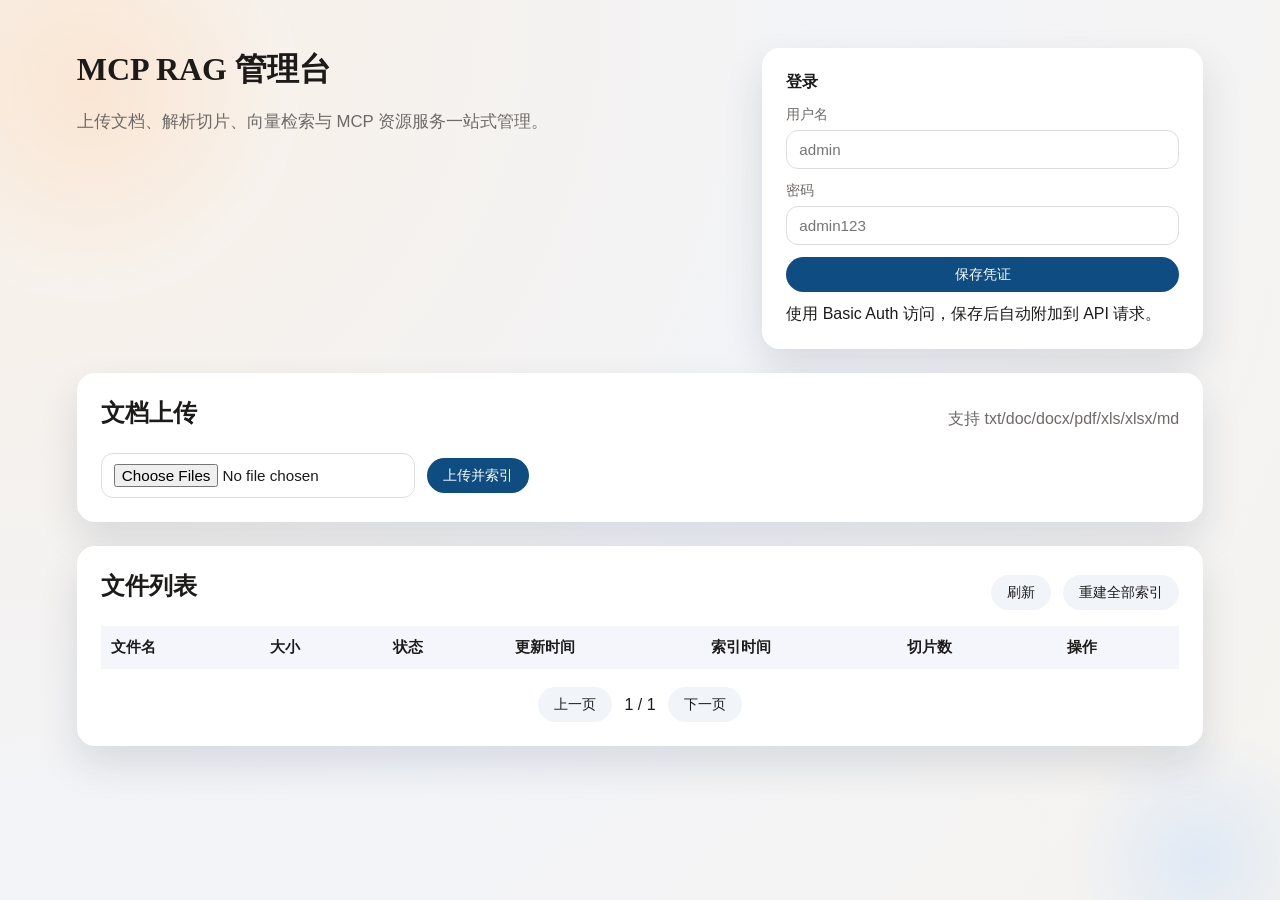
==== src/main/resources/static/index.html @ 888e5141 "初始化项目" ====
<!doctype html>
<html lang="zh-CN">
<head>
  <meta charset="UTF-8">
  <meta name="viewport" content="width=device-width, initial-scale=1.0">
  <title>MCP RAG 管理台</title>
  <link rel="stylesheet" href="styles.css">
</head>
<body>
  <div class="bg-orb orb-1"></div>
  <div class="bg-orb orb-2"></div>

  <header class="hero">
    <div class="hero-text">
      <h1>MCP RAG 管理台</h1>
      <p>上传文档、解析切片、向量检索与 MCP 资源服务一站式管理。</p>
    </div>
    <div class="hero-panel">
      <div class="panel-title">登录</div>
      <div class="login-form">
        <label>用户名
          <input type="text" id="username" placeholder="admin">
        </label>
        <label>密码
          <input type="password" id="password" placeholder="admin123">
        </label>
        <button id="loginBtn" class="btn primary">保存凭证</button>
        <div class="login-hint">使用 Basic Auth 访问，保存后自动附加到 API 请求。</div>
      </div>
    </div>
  </header>

  <main class="main">
    <section class="card">
      <div class="card-header">
        <h2>文档上传</h2>
        <div class="card-subtitle">支持 txt/doc/docx/pdf/xls/xlsx/md</div>
      </div>
      <div class="upload-area">
        <input type="file" id="fileInput" multiple>
        <button id="uploadBtn" class="btn primary">上传并索引</button>
        <span id="uploadStatus" class="status"></span>
      </div>
    </section>

    <section class="card">
      <div class="card-header">
        <h2>文件列表</h2>
        <div class="card-actions">
          <button id="refreshBtn" class="btn ghost">刷新</button>
          <button id="rebuildBtn" class="btn ghost">重建全部索引</button>
        </div>
      </div>
      <div class="table-wrapper">
        <table>
          <thead>
            <tr>
              <th>文件名</th>
              <th>大小</th>
              <th>状态</th>
              <th>更新时间</th>
              <th>索引时间</th>
              <th>切片数</th>
              <th>操作</th>
            </tr>
          </thead>
          <tbody id="fileTable">
          </tbody>
        </table>
      </div>
      <div class="pagination">
        <button id="prevPage" class="btn ghost">上一页</button>
        <span id="pageInfo">1 / 1</span>
        <button id="nextPage" class="btn ghost">下一页</button>
      </div>
    </section>
  </main>

  <div id="previewModal" class="modal hidden">
    <div class="modal-content">
      <div class="modal-header">
        <h3>解析预览</h3>
        <button id="closePreview" class="btn ghost">关闭</button>
      </div>
      <pre id="previewText"></pre>
    </div>
  </div>

  <script src="app.js"></script>
</body>
</html>
---- src/main/resources/static/styles.css ----
:root {
  --bg: #f6f3ef;
  --card: #ffffff;
  --accent: #0f4c81;
  --accent-light: #2f6ca3;
  --text: #1c1b1a;
  --muted: #6e6a67;
  --shadow: 0 18px 40px rgba(18, 34, 56, 0.12);
  --radius: 18px;
}

* {
  box-sizing: border-box;
}

body {
  margin: 0;
  font-family: "Trebuchet MS", "Gill Sans", "Segoe UI", sans-serif;
  color: var(--text);
  background: radial-gradient(circle at top left, #f9efe3, #f2f4f8 55%, #f6f3ef 100%);
  min-height: 100vh;
  overflow-x: hidden;
}

h1, h2, h3 {
  font-family: "Palatino Linotype", "Book Antiqua", serif;
  margin: 0 0 12px;
}

.bg-orb {
  position: fixed;
  border-radius: 999px;
  filter: blur(0px);
  opacity: 0.35;
  z-index: 0;
}

.orb-1 {
  width: 420px;
  height: 420px;
  background: radial-gradient(circle, #ffd4b0, #f6f3ef 65%);
  top: -120px;
  left: -120px;
}

.orb-2 {
  width: 320px;
  height: 320px;
  background: radial-gradient(circle, #b8d7ff, #f6f3ef 60%);
  bottom: -120px;
  right: -80px;
}

.hero {
  display: grid;
  grid-template-columns: 1.5fr 1fr;
  gap: 24px;
  padding: 48px 6vw 24px;
  position: relative;
  z-index: 1;
}

.hero-text p {
  color: var(--muted);
  font-size: 1.05rem;
  line-height: 1.6;
}

.hero-panel {
  background: var(--card);
  border-radius: var(--radius);
  padding: 24px;
  box-shadow: var(--shadow);
}

.panel-title {
  font-weight: 700;
  margin-bottom: 12px;
}

.login-form {
  display: grid;
  gap: 12px;
}

.login-form label {
  display: grid;
  gap: 6px;
  font-size: 0.9rem;
  color: var(--muted);
}

input[type="text"],
input[type="password"],
input[type="file"] {
  padding: 10px 12px;
  border-radius: 12px;
  border: 1px solid #ddd;
  font-size: 0.95rem;
}

.main {
  display: grid;
  gap: 24px;
  padding: 0 6vw 60px;
  position: relative;
  z-index: 1;
}

.card {
  background: var(--card);
  border-radius: var(--radius);
  padding: 24px;
  box-shadow: var(--shadow);
}

.card-header {
  display: flex;
  align-items: center;
  justify-content: space-between;
  gap: 12px;
  flex-wrap: wrap;
}

.card-subtitle {
  color: var(--muted);
}

.card-actions {
  display: flex;
  gap: 12px;
}

.upload-area {
  display: flex;
  flex-wrap: wrap;
  gap: 12px;
  align-items: center;
  margin-top: 12px;
}

.status {
  color: var(--muted);
}

.table-wrapper {
  overflow-x: auto;
  margin-top: 12px;
}

table {
  width: 100%;
  border-collapse: collapse;
}

thead {
  background: #f4f6fb;
}

th, td {
  padding: 12px 10px;
  text-align: left;
  font-size: 0.92rem;
}

tbody tr {
  border-bottom: 1px solid #eee;
}

.pagination {
  display: flex;
  justify-content: center;
  align-items: center;
  gap: 12px;
  margin-top: 18px;
}

.btn {
  border: none;
  border-radius: 999px;
  padding: 8px 16px;
  cursor: pointer;
  font-size: 0.9rem;
  transition: all 0.2s ease;
}

.btn.primary {
  background: var(--accent);
  color: #fff;
}

.btn.primary:hover {
  background: var(--accent-light);
}

.btn.ghost {
  background: #f1f4f9;
  color: var(--text);
}

.btn.ghost:hover {
  background: #e4e9f2;
}

.btn.small {
  padding: 6px 12px;
  font-size: 0.82rem;
}

.modal {
  position: fixed;
  inset: 0;
  background: rgba(17, 19, 25, 0.6);
  display: flex;
  align-items: center;
  justify-content: center;
  z-index: 2;
}

.modal.hidden {
  display: none;
}

.modal-content {
  background: var(--card);
  border-radius: var(--radius);
  width: min(800px, 90vw);
  max-height: 80vh;
  padding: 18px 24px;
  box-shadow: var(--shadow);
  display: flex;
  flex-direction: column;
  gap: 12px;
}

.modal-header {
  display: flex;
  justify-content: space-between;
  align-items: center;
}

pre {
  white-space: pre-wrap;
  font-family: "Courier New", monospace;
  font-size: 0.9rem;
  color: #2b2b2b;
  max-height: 65vh;
  overflow-y: auto;
}

@media (max-width: 900px) {
  .hero {
    grid-template-columns: 1fr;
  }

  .card-header {
    flex-direction: column;
    align-items: flex-start;
  }
}
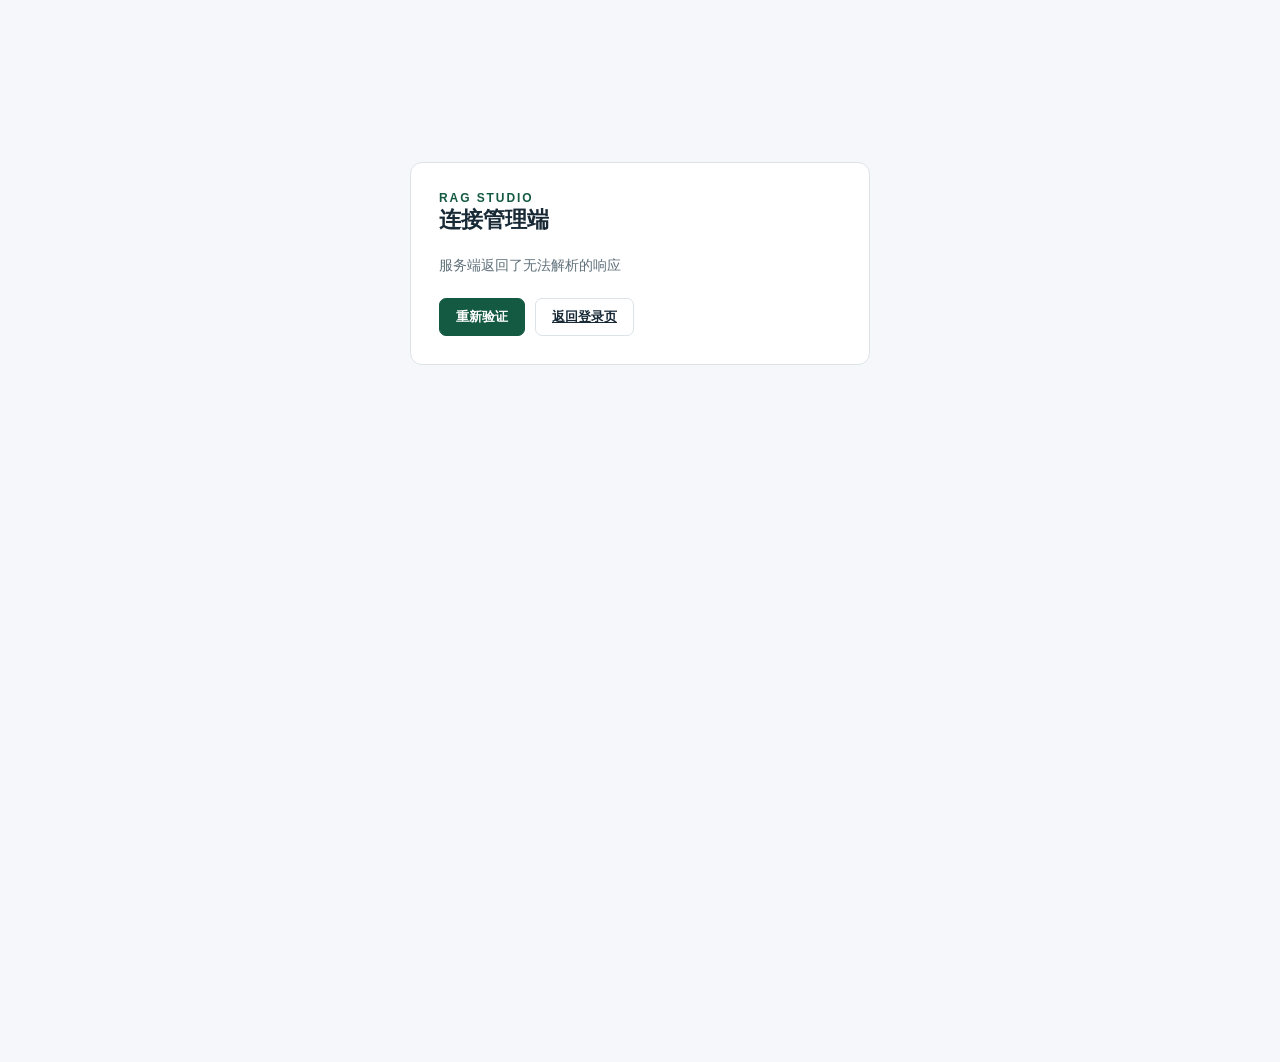
==== commit dcf4cbbf: "优化页面" ====
--- a/src/main/resources/static/index.html
+++ b/src/main/resources/static/index.html
@@ -3,89 +3,445 @@
 <head>
   <meta charset="UTF-8">
   <meta name="viewport" content="width=device-width, initial-scale=1.0">
-  <title>MCP RAG 管理台</title>
+  <title>RAG Studio · 知识服务工作台</title>
   <link rel="stylesheet" href="styles.css">
+  <link rel="stylesheet" href="workspace.css">
 </head>
 <body>
+  <section id="sessionGate" class="session-gate" aria-labelledby="sessionTitle">
+    <div class="eyebrow">RAG STUDIO</div>
+    <h1 id="sessionTitle">连接管理端</h1>
+    <p id="sessionMessage" role="status">正在验证登录状态…</p>
+    <div id="sessionRecovery" class="session-recovery" hidden>
+      <button id="retrySessionBtn" class="btn primary" type="button">重新验证</button>
+      <a class="btn ghost" href="login.html">返回登录页</a>
+    </div>
+    <noscript><p>请启用 JavaScript 后刷新页面。</p></noscript>
+  </section>
+
+  <div id="authenticatedWorkspace" hidden>
+  <div class="grain"></div>
   <div class="bg-orb orb-1"></div>
   <div class="bg-orb orb-2"></div>
 
   <header class="hero">
     <div class="hero-text">
-      <h1>MCP RAG 管理台</h1>
-      <p>上传文档、解析切片、向量检索与 MCP 资源服务一站式管理。</p>
-    </div>
-    <div class="hero-panel">
-      <div class="panel-title">登录</div>
-      <div class="login-form">
-        <label>用户名
-          <input type="text" id="username" placeholder="admin">
-        </label>
-        <label>密码
-          <input type="password" id="password" placeholder="admin123">
-        </label>
-        <button id="loginBtn" class="btn primary">保存凭证</button>
-        <div class="login-hint">使用 Basic Auth 访问，保存后自动附加到 API 请求。</div>
-      </div>
+      <div class="eyebrow">RAG STUDIO <span class="edition">MCP SERVICE</span></div>
+      <h1>知识服务工作台</h1>
+      <p>管理知识 · 调试检索 · 追溯来源</p>
+    </div>
+    <div class="session-account" aria-label="当前账号">
+      <span id="authStatus" class="auth-status" data-state="online"></span>
+      <button id="logoutBtn" class="btn ghost" type="button">退出登录</button>
     </div>
   </header>
 
   <main class="main">
-    <section class="card">
-      <div class="card-header">
-        <h2>文档上传</h2>
-        <div class="card-subtitle">支持 txt/doc/docx/pdf/xls/xlsx/md</div>
-      </div>
-      <div class="upload-area">
-        <input type="file" id="fileInput" multiple>
-        <button id="uploadBtn" class="btn primary">上传并索引</button>
-        <span id="uploadStatus" class="status"></span>
-      </div>
-    </section>
-
-    <section class="card">
-      <div class="card-header">
-        <h2>文件列表</h2>
-        <div class="card-actions">
-          <button id="refreshBtn" class="btn ghost">刷新</button>
-          <button id="rebuildBtn" class="btn ghost">重建全部索引</button>
-        </div>
-      </div>
-      <div class="table-wrapper">
-        <table>
-          <thead>
-            <tr>
-              <th>文件名</th>
-              <th>大小</th>
-              <th>状态</th>
-              <th>更新时间</th>
-              <th>索引时间</th>
-              <th>切片数</th>
-              <th>操作</th>
-            </tr>
-          </thead>
-          <tbody id="fileTable">
-          </tbody>
-        </table>
-      </div>
-      <div class="pagination">
-        <button id="prevPage" class="btn ghost">上一页</button>
-        <span id="pageInfo">1 / 1</span>
-        <button id="nextPage" class="btn ghost">下一页</button>
-      </div>
+    <nav class="workspace-tabs" aria-label="工作区">
+      <button type="button" data-view="library" aria-current="page">知识库</button>
+      <button type="button" data-view="retrieval">检索调试</button>
+      <button type="button" data-view="code">代码导航</button>
+      <button type="button" data-view="jobs">任务中心 <span id="jobBadge" class="count-badge">0</span></button>
+      <button type="button" data-view="evaluation">质量评测</button>
+      <button type="button" data-view="system">服务与模型</button>
+    </nav>
+    <section id="workspaceCard" class="card workspace-card">
+      <aside id="folderPane" class="folder-pane">
+        <div class="pane-header">
+          <div class="pane-title">
+            <div class="section-kicker">LIBRARY</div>
+            <h2>目录库</h2>
+          </div>
+          <div class="pane-header-actions">
+            <span id="folderCount" class="count-badge" title="目录总数">0</span>
+            <button id="folderPaneToggle" class="pane-toggle" type="button"
+                    aria-label="收起目录栏" title="收起目录栏">
+              <span aria-hidden="true">‹</span>
+            </button>
+          </div>
+        </div>
+
+        <div id="folderPaneBody" class="folder-pane-body">
+          <div class="folder-search-shell">
+            <span class="search-glyph" aria-hidden="true"></span>
+            <input type="search" id="folderSearch" placeholder="搜索目录名称或完整路径"
+                   aria-label="搜索目录">
+            <button id="clearFolderSearch" class="field-clear hidden" type="button"
+                    aria-label="清空目录搜索">×</button>
+          </div>
+
+          <div id="folderShortcuts" class="folder-shortcuts" aria-label="目录快捷入口"></div>
+
+          <div class="tree-toolbar">
+            <span id="folderTreeMeta">目录树</span>
+            <div class="tree-toolbar-actions">
+              <button id="locateFolderBtn" type="button">定位当前</button>
+              <button id="collapseFoldersBtn" type="button">全部收起</button>
+            </div>
+          </div>
+          <div id="folderTree" class="folder-tree" role="tree" aria-label="知识库目录树"></div>
+        </div>
+
+        <div class="pane-collapsed-label" aria-hidden="true">
+          <span>LIBRARY</span>
+        </div>
+      </aside>
+
+      <div class="file-pane">
+        <nav id="folderBreadcrumb" class="folder-breadcrumb" aria-label="当前目录路径"></nav>
+
+        <div class="file-header">
+          <div class="file-heading">
+            <div class="section-kicker">FILES &amp; SOURCE</div>
+            <div class="file-title-line">
+              <h2 id="currentFolderTitle">全部文件</h2>
+              <span id="currentFileCount" class="file-count">0 个文件</span>
+            </div>
+            <div id="currentFolderPath" class="current-folder-path">跨目录查看整个知识库</div>
+          </div>
+          <div class="file-header-actions">
+            <div class="context-actions">
+              <button id="parentFolderBtn" class="btn ghost small" disabled>上一级</button>
+              <button id="createFolderBtn" class="btn primary small">新建下级目录</button>
+              <button id="renameFolderBtn" class="btn ghost small" disabled>重命名</button>
+              <button id="exportFolderBtn" class="btn ghost small" disabled>导出 ZIP</button>
+              <button id="knowledgeTypeBtn" class="btn ghost small" disabled>设置检索类型</button>
+              <button id="deleteFolderBtn" class="btn danger small" disabled>删除目录</button>
+            </div>
+            <div class="utility-actions">
+              <button id="refreshBtn" class="btn ghost small">刷新</button>
+              <button id="rebuildBtn" class="btn ghost small">重建全部索引</button>
+            </div>
+          </div>
+        </div>
+
+        <section class="ingest-dock" aria-labelledby="ingestTitle">
+          <div class="ingest-target">
+            <span id="ingestTitle">上传到当前目录</span>
+            <strong id="uploadTarget">根目录</strong>
+          </div>
+          <div class="ingest-options">
+            <article id="fileUploadQueue" class="ingest-option">
+              <div class="ingest-option-copy">
+                <strong>文档或源码</strong>
+                <span id="fileSelection" class="selection-hint">尚未选择文件</span>
+              </div>
+              <div class="ingest-actions">
+                <button id="chooseFilesBtn" class="btn ghost small">选择文件</button>
+                <button id="uploadFilesBtn" class="btn primary small" disabled>提交索引</button>
+              </div>
+            </article>
+
+            <article id="folderUploadQueue" class="ingest-option folder-ingest-option">
+              <div class="ingest-option-copy">
+                <strong>完整项目或文件夹</strong>
+                <span id="folderSelection" class="selection-hint">保留层级并忽略构建目录</span>
+              </div>
+              <div class="ingest-actions">
+                <button id="chooseFolderBtn" class="btn ghost small">选择文件夹</button>
+                <button id="uploadFolderBtn" class="btn primary small" disabled>上传文件夹</button>
+              </div>
+            </article>
+          </div>
+          <input type="file" id="fileInput"
+                 accept=".txt,.md,.doc,.docx,.pdf,.xls,.xlsx,.java,.xml" multiple hidden>
+          <input type="file" id="folderInput"
+                 accept=".txt,.md,.doc,.docx,.pdf,.xls,.xlsx,.java,.xml"
+                 webkitdirectory directory multiple hidden>
+          <div id="uploadStatus" class="status-line" aria-live="polite"></div>
+        </section>
+
+        <div class="file-filters" role="search" aria-label="筛选文件">
+          <input id="fileQuery" type="search" maxlength="255" placeholder="搜索文件名称…" aria-label="搜索文件名称">
+          <select id="fileStatus" aria-label="索引状态"><option value="">全部状态</option><option value="INDEXED">已索引</option><option value="PENDING">待索引</option><option value="FAILED">索引失败</option></select>
+          <select id="fileType" aria-label="检索分类"><option value="">全部分类</option><option value="ALL">通用</option><option value="BUSINESS">业务</option><option value="CODE">代码</option></select>
+          <select id="fileSort" aria-label="文件排序"><option value="updated">最近更新</option><option value="name">名称排序</option><option value="size">文件大小</option></select>
+          <select id="pageSize" aria-label="每页数量"><option value="10">10 / 页</option><option value="25">25 / 页</option><option value="50">50 / 页</option><option value="100">100 / 页</option></select>
+        </div>
+        <div id="batchBar" class="batch-bar hidden" aria-live="polite">
+          <strong id="selectionCount">已选 0 项</strong>
+          <button type="button" id="batchRebuild" class="btn ghost small">重建索引</button>
+          <button type="button" id="batchMove" class="btn ghost small">移动</button>
+          <select id="batchType" aria-label="批量分类"><option value="ALL">通用</option><option value="BUSINESS">业务</option><option value="CODE">代码</option></select>
+          <button type="button" id="batchClassify" class="btn ghost small">设置分类</button>
+          <button type="button" id="batchDelete" class="btn danger small">删除</button>
+        </div>
+        <div class="table-wrapper">
+          <table>
+            <caption class="sr-only">当前目录文件列表</caption>
+            <thead>
+              <tr>
+                <th class="selection-cell"><input type="checkbox" id="selectPage" aria-label="选择当前页全部文件"></th>
+                <th>文件名</th>
+                <th>检索类型</th>
+                <th>大小</th>
+                <th>状态</th>
+                <th>更新时间</th>
+                <th>切片</th>
+                <th>操作</th>
+              </tr>
+            </thead>
+            <tbody id="fileTable"></tbody>
+          </table>
+        </div>
+        <div id="emptyFiles" class="empty-state hidden">当前目录还没有文档</div>
+        <div class="pagination">
+          <button id="prevPage" class="btn ghost">上一页</button>
+          <span id="pageInfo">1 / 1</span>
+          <button id="nextPage" class="btn ghost">下一页</button>
+        </div>
+      </div>
+    </section>
+
+    <section id="codePanel" class="card code-card hidden">
+      <div class="card-header code-header">
+        <div>
+          <div class="section-kicker">CODE NAVIGATOR</div>
+          <h2>按结构定位源码</h2>
+          <p>精确搜索 Java 类、方法与 MyBatis SQL，或通过文件路径和行号找到所在逻辑。</p>
+        </div>
+        <div class="target-chip">范围 <strong id="codeScope">全部目录</strong></div>
+      </div>
+
+      <div class="code-query-grid">
+        <div class="query-block">
+          <label for="codeQuery">符号名称或签名</label>
+          <div class="query-controls">
+            <input type="text" id="codeQuery" placeholder="例如 UserService、findById 或 selectUser">
+            <select id="codeCategory" aria-label="代码符号类型">
+              <option value="ALL">全部类型</option>
+              <option value="CLASS">Java 类</option>
+              <option value="METHOD">Java 方法</option>
+              <option value="SQL">XML SQL</option>
+            </select>
+            <button id="searchCodeBtn" class="btn primary">搜索符号</button>
+          </div>
+        </div>
+        <div class="query-block location-block">
+          <label for="codePath">文件路径与行号</label>
+          <div class="query-controls location-controls">
+            <input type="text" id="codePath" placeholder="src/main/java/demo/UserService.java">
+            <input type="number" id="codeLine" min="1" placeholder="行号">
+            <button id="locateCodeBtn" class="btn ghost">定位代码</button>
+          </div>
+        </div>
+      </div>
+      <div id="codeSearchStatus" class="status-line" aria-live="polite"></div>
+      <div id="codeResults" class="code-results"></div>
+      <div id="emptyCodeResults" class="empty-state code-empty">输入类名、方法名、SQL ID 或源码位置开始检索</div>
+    </section>
+
+    <section id="retrievalPanel" class="card tool-panel hidden" aria-labelledby="retrievalTitle">
+      <div class="tool-heading"><div><div class="section-kicker">RETRIEVAL LAB</div><h2 id="retrievalTitle">每一次命中，都有依据</h2><p>查看实际召回结果，验证目录范围、切片内容和上下文质量。</p></div><span class="target-chip">与 MCP 共用检索流程</span></div>
+      <form id="retrievalForm">
+        <label for="retrievalQuery">检索问题</label>
+        <textarea id="retrievalQuery" rows="3" maxlength="2000" required placeholder="输入业务问题、技术概念或需要查找的代码逻辑…"></textarea>
+        <div class="query-options">
+          <label>目录范围<select id="retrievalFolder" class="scope-select"><option value="">全部目录</option></select></label>
+          <label>分类<select id="retrievalType"><option value="ALL">全部分类</option><option value="BUSINESS">业务</option><option value="CODE">代码</option></select></label>
+          <label>召回模式<select id="retrievalMode"><option value="hybrid">混合检索</option><option value="vector">纯向量</option><option value="keyword">关键词</option></select></label>
+          <label>Top K<input id="retrievalTopK" type="number" min="1" max="20" value="5" required></label>
+          <label>最低向量相似度<input id="retrievalThreshold" type="number" min="0" max="1" step="0.05" value="0" required></label>
+          <button id="retrieveBtn" class="btn primary" type="submit">开始检索</button>
+        </div>
+      </form>
+      <div id="retrievalStatus" class="status-line" role="status">输入问题后开始。关键词模式无需调用向量模型。</div>
+      <div id="retrievalSummary" class="metric-strip hidden"></div>
+      <div class="evidence-layout">
+        <div id="retrievalHits" class="hit-list"><div class="empty-state">命中的证据片段会显示在这里</div></div>
+        <aside class="evidence-pane"><div class="evidence-heading"><h3>来源与上下文</h3><button id="copyContext" type="button" class="btn ghost small" disabled>复制上下文</button></div><div id="evidenceMeta" class="source-meta">选择一条结果，查看完整切片。</div><pre id="evidenceText">上下文将按长度预算组织，并保留可追溯的来源。</pre><button id="showContext" type="button" class="btn ghost small" disabled>查看最终上下文</button></aside>
+      </div>
+    </section>
+
+    <section id="jobsPanel" class="card tool-panel hidden" aria-labelledby="jobsTitle">
+      <div class="tool-heading"><div><div class="section-kicker">INDEX OPERATIONS</div><h2 id="jobsTitle">索引任务</h2><p>文件保存后进入队列。新索引发布前，已有内容继续可检索。</p></div><button id="refreshJobs" type="button" class="btn ghost">刷新任务</button></div>
+      <div class="file-filters"><select id="jobStatus" aria-label="筛选任务状态"><option value="">全部任务</option><option value="QUEUED">排队中</option><option value="RUNNING">处理中</option><option value="FAILED">失败</option><option value="SUCCEEDED">已完成</option><option value="SKIPPED">内容未变</option><option value="CANCELLED">已取消</option></select><span id="jobsSummary" role="status">任务状态自动更新</span></div>
+      <div id="jobsList" class="job-list"></div>
+      <div class="pagination"><button id="jobsPrev" type="button" class="btn ghost">上一页</button><span id="jobsPage">第 1 页</span><button id="jobsNext" type="button" class="btn ghost">下一页</button></div>
+    </section>
+
+    <section id="evaluationPanel" class="card tool-panel hidden" aria-labelledby="evaluationTitle">
+      <div class="tool-heading"><div><div class="section-kicker">RETRIEVAL QUALITY</div><h2 id="evaluationTitle">用真实问题验证检索</h2><p>人工标注参考文件，比较纯向量与混合检索。指标衡量检索结果，不代表生成答案的正确率。</p></div><button id="exportEvaluation" type="button" class="btn ghost">导出评测记录</button></div>
+      <form id="evaluationForm" class="evaluation-form">
+        <label>评测问题<input id="evalQuestion" required maxlength="2000" placeholder="例如：订单超时后如何处理退款？"></label>
+        <div class="query-options"><label>目录范围<select id="evalFolder" class="scope-select"><option value="">全部目录</option></select></label><label>分类<select id="evalType"><option value="ALL">全部分类</option><option value="BUSINESS">业务</option><option value="CODE">代码</option></select></label><label class="grow">参考文件 ID<input id="evalExpected" placeholder="例如 12, 18，可在文件详情查看"></label><label class="check-label"><input id="evalEmpty" type="checkbox">应无结果</label><button type="submit" class="btn primary">添加问题</button></div>
+      </form>
+      <div class="file-filters"><label>Top K <input id="evalTopK" type="number" min="1" max="20" value="5"></label><label>最低相似度 <input id="evalThreshold" type="number" min="0" max="1" step="0.05" value="0"></label><button id="runEvaluation" type="button" class="btn primary">对比运行全部问题</button><button id="stopEvaluation" type="button" class="btn ghost hidden">本题完成后停止</button></div>
+      <div id="evaluationStatus" class="status-line" role="status">添加真实问题与人工确认的参考文件后，建立第一份基线。</div>
+      <div id="evaluationSummary" class="metric-strip"></div>
+      <div id="evaluationCases" class="evaluation-cases"></div>
+      <p class="panel-note">命中率：有参考文件命中的问题占比；Recall@K：命中的参考文件占比；MRR：首个正确切片排名的倒数。应无结果的问题单独计入空结果准确率。阈值为 0 时，向量检索通常仍会返回最近邻。</p>
+    </section>
+
+    <section id="systemPanel" class="card tool-panel hidden" aria-labelledby="systemTitle">
+      <div class="tool-heading"><div><div class="section-kicker">SERVICE OVERVIEW</div><h2 id="systemTitle">服务与模型</h2><p>管理向量模型，查看知识库容量与运行指标。</p></div><button id="refreshSystem" type="button" class="btn ghost">刷新状态</button></div>
+      <section class="model-manager" aria-labelledby="modelManagerTitle">
+        <div class="model-heading"><div><h3 id="modelManagerTitle">Embedding 模型</h3><p>选择已安装的模型，验证后重建整个知识库的向量索引。</p></div><span class="model-badge">全库生效</span></div>
+        <div class="model-current"><span>当前生效</span><strong id="modelCurrentName">正在读取…</strong><span id="modelCurrentDetails"></span></div>
+        <div id="modelStatusMessage" class="model-message" role="status" aria-live="polite"></div>
+        <form id="modelForm">
+          <fieldset id="modelFields" disabled>
+            <legend class="sr-only">选择目标模型</legend>
+            <div class="model-form-grid">
+              <label>目标模型<select id="modelSelect" required aria-describedby="modelCatalogNote"><option value="">请先读取模型列表</option></select></label>
+              <button id="modelRefreshCatalog" type="button" class="btn ghost">刷新模型列表</button>
+              <label>输出维度<select id="modelDimensionMode"><option value="native">自动检测原生维度</option><option value="custom">指定输出维度</option></select></label>
+              <label id="modelDimensionLabel" class="hidden">指定维度<input id="modelDimension" type="number" min="1" max="16000" step="1" placeholder="例如 1024" disabled></label>
+            </div>
+            <p id="modelCatalogNote" class="panel-note">列表来自当前配置的 Ollama。生成模型也可能在列表中，请先验证向量能力；尚未安装的模型需在 Ollama 服务端下载。</p>
+            <details class="model-advanced"><summary>高级设置：查询指令</summary><label>仅添加在查询文本前，文档切片不添加<textarea id="modelInstruction" rows="2" maxlength="1000" placeholder="选填。按模型说明填写查询前缀或指令，留空使用原始查询。"></textarea></label></details>
+            <div class="model-actions"><button id="modelProbe" type="submit" class="btn ghost">验证模型</button><button id="modelSwitch" type="button" class="btn primary" disabled>切换并重建全部索引</button></div>
+          </fieldset>
+        </form>
+        <div id="modelProbeResult" class="model-message" role="status" aria-live="polite">选择模型后先验证，再提交切换。</div>
+        <div id="modelRebuild" class="model-rebuild hidden" aria-labelledby="modelRunTitle">
+          <div class="model-heading"><h4 id="modelRunTitle">模型重建任务</h4><span id="modelRunStatus" class="model-badge"></span></div>
+          <p id="modelRunTarget"></p><progress id="modelRunProgress" max="100" value="0" aria-label="全库向量重建进度"></progress>
+          <div id="modelRunSummary" class="model-message" role="status" aria-live="polite"></div>
+          <p id="modelRunMessage" class="model-message"></p>
+          <div class="model-actions"><button id="modelRetry" type="button" class="btn ghost hidden">从已完成进度重试</button><button id="modelCancel" type="button" class="btn ghost hidden">取消本次切换</button></div>
+        </div>
+        <p class="panel-note">覆盖所有目录、业务资料和代码的已发布切片。后台重新生成向量，全部完成后统一切换；期间继续使用当前模型与索引。原始文件、切片规则与代码定位保持不变，未成功解析的文件可到任务中心重试。进度会保存，关闭页面不影响处理。</p>
+      </section>
+      <div id="systemStatus" class="status-line" role="status"></div><div id="systemMetrics" class="metric-strip"></div>
+      <div class="system-grid"><article><h3>索引配置</h3><dl id="systemConfig"></dl></article><article><h3>MCP 客户端连接</h3><p>使用支持 Streamable HTTP 的客户端连接此地址。</p><pre id="mcpUrl"></pre><button id="copyMcp" type="button" class="btn ghost small">复制地址</button><p class="panel-note">当前分支使用匿名 MCP 接口；知识库管理使用登录会话。</p></article></div>
     </section>
   </main>
 
-  <div id="previewModal" class="modal hidden">
-    <div class="modal-content">
+  <div id="previewModal" class="modal hidden" role="dialog" aria-modal="true" aria-labelledby="previewTitle">
+    <div class="modal-content preview-content">
       <div class="modal-header">
-        <h3>解析预览</h3>
+        <h3 id="previewTitle">解析预览</h3>
         <button id="closePreview" class="btn ghost">关闭</button>
       </div>
+      <div id="previewMeta" class="source-meta"></div>
+      <div class="file-filters"><button id="previewSourceTab" type="button" class="btn ghost small">解析原文</button><button id="previewChunksTab" type="button" class="btn ghost small">索引切片</button></div>
       <pre id="previewText"></pre>
-    </div>
-  </div>
-
-  <script src="app.js"></script>
+      <div id="previewChunks" class="hidden"></div>
+      <div class="pagination"><button id="previewPrev" type="button" class="btn ghost">上一段</button><span id="previewPage"></span><button id="previewNext" type="button" class="btn ghost">下一段</button></div>
+    </div>
+  </div>
+
+  <div id="moveModal" class="modal hidden" role="dialog" aria-modal="true" aria-labelledby="moveTitle">
+    <div class="modal-content move-content">
+      <div class="modal-header">
+        <div>
+          <div class="section-kicker">MOVE FILE</div>
+          <h3 id="moveTitle">选择目标目录</h3>
+          <div id="moveFileName" class="modal-subtitle"></div>
+        </div>
+        <button id="closeMove" class="btn ghost">关闭</button>
+      </div>
+      <div class="folder-search-shell modal-folder-search">
+        <span class="search-glyph" aria-hidden="true"></span>
+        <input type="search" id="moveFolderSearch" placeholder="搜索目标目录完整路径"
+               aria-label="搜索目标目录">
+      </div>
+      <div id="moveFolderOptions" class="move-folder-options" role="listbox"
+           aria-label="目标目录"></div>
+      <div class="move-footer">
+        <div class="move-target-summary">
+          <span>将移动到</span>
+          <strong id="moveTargetPath">请选择目标目录</strong>
+        </div>
+        <button id="confirmMove" class="btn primary" disabled>确认移动</button>
+      </div>
+    </div>
+  </div>
+
+  <div id="folderEditorModal" class="modal hidden" role="dialog" aria-modal="true"
+       aria-labelledby="folderEditorTitle">
+    <div class="modal-content folder-editor-content">
+      <div class="modal-header">
+        <div>
+          <div id="folderEditorKicker" class="section-kicker">NEW FOLDER</div>
+          <h3 id="folderEditorTitle">新建目录</h3>
+          <div id="folderEditorContext" class="modal-subtitle"></div>
+        </div>
+        <button id="closeFolderEditor" class="btn ghost">关闭</button>
+      </div>
+      <label class="editor-label" for="folderNameInput">目录名称</label>
+      <input type="text" id="folderNameInput" maxlength="255" autocomplete="off"
+             placeholder="请输入目录名称">
+      <div class="modal-actions">
+        <button id="cancelFolderEditor" class="btn ghost">取消</button>
+        <button id="confirmFolderEditor" class="btn primary">确认</button>
+      </div>
+    </div>
+  </div>
+
+  <div id="knowledgeTypeModal" class="modal hidden" role="dialog" aria-modal="true"
+       aria-labelledby="knowledgeTypeTitle">
+    <div class="modal-content knowledge-type-content">
+      <div class="modal-header">
+        <div>
+          <div class="section-kicker">SEARCH CLASSIFICATION</div>
+          <h3 id="knowledgeTypeTitle">批量设置检索类型</h3>
+          <div id="knowledgeTypeContext" class="modal-subtitle"></div>
+        </div>
+        <button id="closeKnowledgeType" class="btn ghost">关闭</button>
+      </div>
+
+      <div id="knowledgeTypeOptions" class="knowledge-type-options" role="radiogroup"
+           aria-label="文件检索类型">
+        <button class="knowledge-type-option selected" type="button" data-knowledge-type="ALL"
+                role="radio" aria-checked="true">
+          <span class="knowledge-type-code type-all">ALL</span>
+          <span class="knowledge-type-copy">
+            <strong>全部可查</strong>
+            <small>默认类型，同时参加业务与代码分类检索</small>
+          </span>
+        </button>
+        <button class="knowledge-type-option" type="button" data-knowledge-type="BUSINESS"
+                role="radio" aria-checked="false">
+          <span class="knowledge-type-code type-business">BIZ</span>
+          <span class="knowledge-type-copy">
+            <strong>业务资料</strong>
+            <small>进入全部检索和 business.search</small>
+          </span>
+        </button>
+        <button class="knowledge-type-option" type="button" data-knowledge-type="CODE"
+                role="radio" aria-checked="false">
+          <span class="knowledge-type-code type-code">CODE</span>
+          <span class="knowledge-type-copy">
+            <strong>代码资料</strong>
+            <small>进入全部检索和 Java / XML 代码检索</small>
+          </span>
+        </button>
+      </div>
+
+      <label class="recursive-option">
+        <input id="knowledgeTypeRecursive" type="checkbox" checked>
+        <span>
+          <strong>包含所有下级目录</strong>
+          <small>适合一次标记完整项目或整套业务资料</small>
+        </span>
+      </label>
+      <div class="classification-note">保存后立即更新现有文件分类，并作为此目录后续上传的默认分类；勾选包含子目录时同时更新下级目录的默认值。无需重新生成向量。</div>
+      <div class="modal-actions">
+        <button id="cancelKnowledgeType" class="btn ghost">取消</button>
+        <button id="confirmKnowledgeType" class="btn primary">应用到目录</button>
+      </div>
+    </div>
+  </div>
+
+  <div id="codeModal" class="modal hidden" role="dialog" aria-modal="true" aria-labelledby="codeModalTitle">
+    <div class="modal-content code-modal-content">
+      <div class="modal-header">
+        <div>
+          <div id="codeModalType" class="section-kicker">SOURCE</div>
+          <h3 id="codeModalTitle">源码</h3>
+          <div id="codeModalMeta" class="code-source-meta"></div>
+        </div>
+        <button id="closeCodeModal" class="btn ghost">关闭</button>
+      </div>
+      <pre id="codeSourceText" class="code-source"></pre>
+    </div>
+  </div>
+
+  <div id="toastRegion" class="toast-region" aria-live="polite" aria-atomic="true"></div>
+  </div>
+
+  <script type="module" src="app.js"></script>
 </body>
 </html>
--- a/src/main/resources/static/styles.css
+++ b/src/main/resources/static/styles.css
@@ -1,12 +1,15 @@
 :root {
-  --bg: #f6f3ef;
-  --card: #ffffff;
-  --accent: #0f4c81;
-  --accent-light: #2f6ca3;
-  --text: #1c1b1a;
-  --muted: #6e6a67;
-  --shadow: 0 18px 40px rgba(18, 34, 56, 0.12);
-  --radius: 18px;
+  --ink: #18231f;
+  --muted: #68736d;
+  --paper: #fffdf8;
+  --paper-deep: #f4efe4;
+  --line: #dcd5c8;
+  --pine: #145a43;
+  --pine-dark: #0e4433;
+  --amber: #d88b35;
+  --danger: #a33b32;
+  --shadow: 0 20px 55px rgba(35, 45, 39, 0.13);
+  --radius: 22px;
 }
 
 * {
@@ -15,246 +18,2061 @@
 
 body {
   margin: 0;
-  font-family: "Trebuchet MS", "Gill Sans", "Segoe UI", sans-serif;
-  color: var(--text);
-  background: radial-gradient(circle at top left, #f9efe3, #f2f4f8 55%, #f6f3ef 100%);
   min-height: 100vh;
   overflow-x: hidden;
-}
-
-h1, h2, h3 {
-  font-family: "Palatino Linotype", "Book Antiqua", serif;
-  margin: 0 0 12px;
+  color: var(--ink);
+  background:
+    linear-gradient(115deg, rgba(255, 250, 238, 0.94), rgba(235, 242, 235, 0.9)),
+    repeating-linear-gradient(90deg, transparent 0 79px, rgba(20, 90, 67, 0.04) 80px);
+  font-family: "Trebuchet MS", "Gill Sans", sans-serif;
+}
+
+button,
+input,
+select {
+  font: inherit;
+}
+
+button:focus-visible,
+input:focus-visible,
+select:focus-visible {
+  outline: 3px solid rgba(216, 139, 53, 0.38);
+  outline-offset: 2px;
+}
+
+h1,
+h2,
+h3,
+p {
+  margin-top: 0;
+}
+
+h1,
+h2,
+h3 {
+  font-family: "Palatino Linotype", "Book Antiqua", Georgia, serif;
+}
+
+.grain {
+  position: fixed;
+  inset: 0;
+  z-index: -1;
+  pointer-events: none;
+  opacity: 0.23;
+  background-image: url("data:image/svg+xml,%3Csvg viewBox='0 0 140 140' xmlns='http://www.w3.org/2000/svg'%3E%3Cfilter id='n'%3E%3CfeTurbulence type='fractalNoise' baseFrequency='.9' numOctaves='2' stitchTiles='stitch'/%3E%3C/filter%3E%3Crect width='100%25' height='100%25' filter='url(%23n)' opacity='.08'/%3E%3C/svg%3E");
 }
 
 .bg-orb {
   position: fixed;
-  border-radius: 999px;
-  filter: blur(0px);
-  opacity: 0.35;
-  z-index: 0;
+  z-index: -2;
+  border-radius: 50%;
+  filter: blur(2px);
+  opacity: 0.52;
 }
 
 .orb-1 {
-  width: 420px;
-  height: 420px;
-  background: radial-gradient(circle, #ffd4b0, #f6f3ef 65%);
-  top: -120px;
-  left: -120px;
+  width: 520px;
+  height: 520px;
+  top: -230px;
+  right: -80px;
+  background: radial-gradient(circle, rgba(216, 139, 53, 0.35), rgba(216, 139, 53, 0));
 }
 
 .orb-2 {
-  width: 320px;
-  height: 320px;
-  background: radial-gradient(circle, #b8d7ff, #f6f3ef 60%);
-  bottom: -120px;
-  right: -80px;
+  width: 620px;
+  height: 620px;
+  bottom: -350px;
+  left: -180px;
+  background: radial-gradient(circle, rgba(20, 90, 67, 0.28), rgba(20, 90, 67, 0));
 }
 
 .hero {
   display: grid;
-  grid-template-columns: 1.5fr 1fr;
-  gap: 24px;
-  padding: 48px 6vw 24px;
-  position: relative;
-  z-index: 1;
+  grid-template-columns: minmax(0, 1.55fr) minmax(310px, 0.65fr);
+  gap: clamp(28px, 5vw, 78px);
+  align-items: end;
+  width: min(1500px, 92vw);
+  margin: 0 auto;
+  padding: 58px 0 34px;
+}
+
+.hero-text {
+  animation: rise 0.55s ease-out both;
+}
+
+.eyebrow,
+.section-kicker {
+  color: var(--pine);
+  font-size: 0.72rem;
+  font-weight: 800;
+  letter-spacing: 0.19em;
+}
+
+.hero h1 {
+  max-width: 850px;
+  margin: 11px 0 18px;
+  font-size: clamp(3rem, 6vw, 6.7rem);
+  font-weight: 500;
+  line-height: 0.89;
+  letter-spacing: -0.055em;
+}
+
+.hero h1 span {
+  color: var(--pine);
 }
 
 .hero-text p {
-  color: var(--muted);
-  font-size: 1.05rem;
-  line-height: 1.6;
+  max-width: 680px;
+  margin-bottom: 0;
+  color: var(--muted);
+  font-size: clamp(1rem, 1.5vw, 1.18rem);
+  line-height: 1.75;
+}
+
+.hero-panel,
+.card {
+  border: 1px solid rgba(220, 213, 200, 0.84);
+  background: rgba(255, 253, 248, 0.9);
+  box-shadow: var(--shadow);
+  backdrop-filter: blur(15px);
 }
 
 .hero-panel {
-  background: var(--card);
+  padding: 25px;
   border-radius: var(--radius);
-  padding: 24px;
-  box-shadow: var(--shadow);
-}
-
-.panel-title {
-  font-weight: 700;
-  margin-bottom: 12px;
-}
-
-.login-form {
-  display: grid;
-  gap: 12px;
-}
-
-.login-form label {
-  display: grid;
-  gap: 6px;
-  font-size: 0.9rem;
-  color: var(--muted);
-}
-
-input[type="text"],
-input[type="password"],
-input[type="file"] {
-  padding: 10px 12px;
-  border-radius: 12px;
-  border: 1px solid #ddd;
-  font-size: 0.95rem;
-}
-
-.main {
-  display: grid;
-  gap: 24px;
-  padding: 0 6vw 60px;
-  position: relative;
-  z-index: 1;
-}
-
-.card {
-  background: var(--card);
-  border-radius: var(--radius);
-  padding: 24px;
-  box-shadow: var(--shadow);
-}
-
-.card-header {
+  animation: rise 0.55s 0.08s ease-out both;
+}
+
+.hero-panel.authenticated {
+  border-color: rgba(20, 90, 67, 0.3);
+  background:
+    linear-gradient(135deg, rgba(231, 242, 231, 0.92), rgba(255, 253, 248, 0.94));
+}
+
+.auth-heading,
+.auth-actions {
   display: flex;
   align-items: center;
   justify-content: space-between;
   gap: 12px;
-  flex-wrap: wrap;
-}
-
-.card-subtitle {
-  color: var(--muted);
-}
-
-.card-actions {
+}
+
+.auth-status {
+  display: inline-flex;
+  align-items: center;
+  gap: 7px;
+  max-width: 210px;
+  padding: 6px 10px;
+  border-radius: 999px;
+  overflow: hidden;
+  color: var(--muted);
+  background: rgba(101, 91, 78, 0.09);
+  font-size: 0.76rem;
+  font-weight: 800;
+  text-overflow: ellipsis;
+  white-space: nowrap;
+}
+
+.auth-status::before {
+  width: 8px;
+  height: 8px;
+  border-radius: 50%;
+  background: #a35b4f;
+  content: '';
+}
+
+.auth-status[data-state="online"] {
+  color: var(--pine-dark);
+  background: rgba(20, 90, 67, 0.1);
+}
+
+.auth-status[data-state="online"]::before {
+  background: #2d9566;
+  box-shadow: 0 0 0 4px rgba(45, 149, 102, 0.13);
+}
+
+.panel-title {
+  margin-bottom: 14px;
+  font-weight: 800;
+}
+
+.auth-heading .panel-title {
+  margin-bottom: 0;
+}
+
+.login-form {
+  display: grid;
+  gap: 12px;
+  margin-top: 14px;
+}
+
+.login-form label {
+  display: grid;
+  gap: 6px;
+  color: var(--muted);
+  font-size: 0.82rem;
+  font-weight: 700;
+}
+
+input[type="text"],
+input[type="password"],
+input[type="number"],
+input[type="search"],
+select {
+  width: 100%;
+  padding: 11px 13px;
+  border: 1px solid var(--line);
+  border-radius: 12px;
+  outline: none;
+  color: var(--ink);
+  background: #fff;
+}
+
+input:focus,
+select:focus {
+  border-color: var(--pine);
+  box-shadow: 0 0 0 3px rgba(20, 90, 67, 0.12);
+}
+
+.login-hint,
+.selection-hint {
+  color: var(--muted);
+  font-size: 0.78rem;
+}
+
+.auth-actions .btn {
+  flex: 1;
+}
+
+.sr-only {
+  position: absolute;
+  width: 1px;
+  height: 1px;
+  padding: 0;
+  overflow: hidden;
+  clip: rect(0, 0, 0, 0);
+  white-space: nowrap;
+  border: 0;
+}
+
+.main {
+  display: grid;
+  gap: 26px;
+  width: min(1500px, 92vw);
+  margin: 0 auto;
+  padding-bottom: 70px;
+}
+
+.card {
+  border-radius: var(--radius);
+  padding: clamp(20px, 2.4vw, 32px);
+  animation: rise 0.58s 0.12s ease-out both;
+}
+
+.workspace-card {
+  animation-delay: 0.19s;
+}
+
+.card-header,
+.pane-header,
+.modal-header {
   display: flex;
+  align-items: center;
+  justify-content: space-between;
+  gap: 16px;
+}
+
+.card-header h2,
+.pane-header h2 {
+  margin: 3px 0 0;
+  font-size: clamp(1.55rem, 2.2vw, 2.25rem);
+  font-weight: 600;
+}
+
+.target-chip {
+  padding: 9px 14px;
+  border: 1px solid rgba(20, 90, 67, 0.18);
+  border-radius: 999px;
+  color: var(--muted);
+  background: rgba(20, 90, 67, 0.07);
+  font-size: 0.85rem;
+}
+
+.target-chip strong {
+  color: var(--pine);
+}
+
+.status-line {
+  min-height: 20px;
+  margin-top: 15px;
+  color: var(--muted);
+  font-size: 0.85rem;
+}
+
+.status-line[data-type="success"] {
+  color: var(--pine);
+}
+
+.status-line[data-type="warning"] {
+  color: #a5661d;
+}
+
+.status-line[data-type="error"] {
+  color: var(--danger);
+}
+
+.code-card {
+  position: relative;
+  overflow: hidden;
+  color: #f8f4e9;
+  background:
+    linear-gradient(120deg, rgba(11, 52, 40, 0.98), rgba(20, 90, 67, 0.96)),
+    repeating-linear-gradient(90deg, transparent 0 58px, rgba(255, 255, 255, 0.04) 59px);
+  animation-delay: 0.16s;
+}
+
+.code-card::after {
+  position: absolute;
+  top: -130px;
+  right: -80px;
+  width: 350px;
+  height: 350px;
+  border: 1px solid rgba(216, 139, 53, 0.26);
+  border-radius: 50%;
+  content: "";
+  pointer-events: none;
+}
+
+.code-card .section-kicker {
+  color: #edb970;
+}
+
+.code-header {
+  position: relative;
+  z-index: 1;
+  align-items: flex-end;
+}
+
+.code-header h2 {
+  margin-bottom: 7px;
+}
+
+.code-header p {
+  max-width: 760px;
+  margin-bottom: 0;
+  color: rgba(248, 244, 233, 0.72);
+  line-height: 1.6;
+}
+
+.code-card .target-chip {
+  border-color: rgba(255, 255, 255, 0.16);
+  color: rgba(248, 244, 233, 0.68);
+  background: rgba(255, 255, 255, 0.08);
+}
+
+.code-card .target-chip strong {
+  color: #ffd99d;
+}
+
+.code-query-grid {
+  position: relative;
+  z-index: 1;
+  display: grid;
+  grid-template-columns: minmax(0, 1.1fr) minmax(0, 0.9fr);
+  gap: 13px;
+  margin-top: 22px;
+}
+
+.query-block {
+  padding: 15px;
+  border: 1px solid rgba(255, 255, 255, 0.13);
+  border-radius: 15px;
+  background: rgba(255, 255, 255, 0.065);
+}
+
+.query-block > label {
+  display: block;
+  margin-bottom: 8px;
+  color: rgba(248, 244, 233, 0.7);
+  font-size: 0.74rem;
+  font-weight: 800;
+  letter-spacing: 0.06em;
+  text-transform: uppercase;
+}
+
+.query-controls {
+  display: grid;
+  grid-template-columns: minmax(180px, 1fr) 125px auto;
+  gap: 8px;
+}
+
+.location-controls {
+  grid-template-columns: minmax(180px, 1fr) 86px auto;
+}
+
+.query-controls input,
+.query-controls select {
+  min-width: 0;
+  border-color: rgba(255, 255, 255, 0.2);
+  background: rgba(255, 253, 248, 0.96);
+}
+
+.code-card .btn.primary {
+  color: #1e3129;
+  background: #f0b965;
+  box-shadow: 0 9px 20px rgba(0, 0, 0, 0.17);
+}
+
+.code-card .btn.primary:hover:not(:disabled) {
+  background: #ffd18a;
+}
+
+.code-card .btn.ghost {
+  border-color: rgba(255, 255, 255, 0.21);
+  color: #f8f4e9;
+  background: rgba(255, 255, 255, 0.08);
+}
+
+.code-card .btn.ghost:hover:not(:disabled) {
+  border-color: rgba(255, 255, 255, 0.4);
+  background: rgba(255, 255, 255, 0.14);
+}
+
+.code-card .status-line {
+  position: relative;
+  z-index: 1;
+  color: rgba(248, 244, 233, 0.68);
+}
+
+.code-card .status-line[data-type="success"] {
+  color: #bce9cf;
+}
+
+.code-card .status-line[data-type="warning"] {
+  color: #ffd18a;
+}
+
+.code-card .status-line[data-type="error"] {
+  color: #ffb0a7;
+}
+
+.code-results {
+  position: relative;
+  z-index: 1;
+  display: grid;
+  grid-template-columns: repeat(2, minmax(0, 1fr));
+  gap: 9px;
+}
+
+.code-result {
+  display: grid;
+  grid-template-columns: auto minmax(0, 1fr) auto;
   gap: 12px;
-}
-
-.upload-area {
+  align-items: center;
+  min-width: 0;
+  padding: 13px;
+  border: 1px solid rgba(255, 255, 255, 0.13);
+  border-radius: 14px;
+  background: rgba(3, 28, 21, 0.25);
+}
+
+.code-type {
+  display: inline-flex;
+  align-items: center;
+  justify-content: center;
+  min-width: 76px;
+  padding: 5px 8px;
+  border-radius: 7px;
+  color: #222d27;
+  background: #f0b965;
+  font-family: "Courier New", monospace;
+  font-size: 0.64rem;
+  font-weight: 900;
+  letter-spacing: 0.03em;
+}
+
+.code-type-method {
+  color: #123c2e;
+  background: #a9ddc0;
+}
+
+.code-type-sql {
+  color: #493415;
+  background: #f7dba8;
+}
+
+.code-result-main {
+  min-width: 0;
+}
+
+.code-result h3 {
+  overflow: hidden;
+  margin: 0 0 3px;
+  color: #fffdf8;
+  font-family: "Courier New", monospace;
+  font-size: 0.89rem;
+  text-overflow: ellipsis;
+  white-space: nowrap;
+}
+
+.code-qualified-name,
+.code-location,
+.code-source-meta {
+  overflow: hidden;
+  color: rgba(248, 244, 233, 0.6);
+  font-size: 0.72rem;
+  text-overflow: ellipsis;
+  white-space: nowrap;
+}
+
+.code-location {
+  margin-top: 3px;
+  color: rgba(248, 244, 233, 0.45);
+}
+
+.code-empty {
+  position: relative;
+  z-index: 1;
+  padding: 28px 20px 8px;
+  color: rgba(248, 244, 233, 0.52);
+}
+
+.code-modal-content {
+  width: min(1180px, 96vw);
+  max-height: 90vh;
+  background: #101a17;
+}
+
+.code-modal-content .modal-header {
+  align-items: flex-start;
+  color: #f8f4e9;
+}
+
+.code-modal-content .modal-header h3 {
+  max-width: 900px;
+  margin: 4px 0 5px;
+  overflow-wrap: anywhere;
+  font-family: "Courier New", monospace;
+  font-size: 1.05rem;
+}
+
+.code-modal-content .btn.ghost {
+  border-color: rgba(255, 255, 255, 0.18);
+  color: #f8f4e9;
+  background: rgba(255, 255, 255, 0.08);
+}
+
+.code-source-meta {
+  color: rgba(248, 244, 233, 0.55);
+}
+
+.code-source {
+  max-height: 72vh;
+  padding: 18px;
+  border: 1px solid rgba(255, 255, 255, 0.1);
+  border-radius: 12px;
+  color: #dce9e2;
+  background:
+    linear-gradient(rgba(8, 20, 16, 0.96), rgba(8, 20, 16, 0.96)),
+    repeating-linear-gradient(0deg, transparent 0 25px, rgba(255, 255, 255, 0.035) 26px);
+  tab-size: 4;
+  white-space: pre;
+}
+
+.workspace-card {
+  display: grid;
+  grid-template-columns: minmax(320px, 360px) minmax(0, 1fr);
+  min-height: 720px;
+  padding: 0;
+  overflow: hidden;
+  transition: grid-template-columns 0.22s ease;
+}
+
+.workspace-card.folder-pane-collapsed {
+  grid-template-columns: 68px minmax(0, 1fr);
+}
+
+.folder-pane {
+  position: relative;
+  display: flex;
+  flex-direction: column;
+  min-width: 0;
+  min-height: 0;
+  padding: 25px 18px 20px;
+  border-right: 1px solid var(--line);
+  background:
+    linear-gradient(rgba(244, 239, 228, 0.86), rgba(244, 239, 228, 0.93)),
+    repeating-linear-gradient(0deg, transparent 0 31px, rgba(20, 90, 67, 0.05) 32px);
+  transition: padding 0.22s ease;
+}
+
+.pane-title {
+  min-width: 0;
+}
+
+.pane-header-actions {
+  display: flex;
+  gap: 8px;
+  align-items: center;
+}
+
+.pane-toggle {
+  display: grid;
+  place-items: center;
+  width: 34px;
+  height: 34px;
+  padding: 0;
+  border: 1px solid rgba(20, 90, 67, 0.15);
+  border-radius: 11px;
+  color: var(--pine);
+  background: rgba(255, 255, 255, 0.66);
+  cursor: pointer;
+  transition: background 0.16s ease, transform 0.2s ease;
+}
+
+.pane-toggle:hover {
+  background: #fff;
+}
+
+.pane-toggle span {
+  font-family: Georgia, serif;
+  font-size: 1.55rem;
+  line-height: 1;
+}
+
+.folder-pane-body {
+  display: flex;
+  flex: 1;
+  flex-direction: column;
+  min-height: 0;
+}
+
+.folder-search-shell {
+  position: relative;
+  margin-top: 18px;
+}
+
+.folder-search-shell input {
+  height: 42px;
+  padding: 9px 38px 9px 40px;
+  border-color: rgba(20, 90, 67, 0.17);
+  background: rgba(255, 255, 255, 0.78);
+  font-size: 0.82rem;
+}
+
+.folder-search-shell input::-webkit-search-cancel-button {
+  display: none;
+}
+
+.search-glyph {
+  position: absolute;
+  top: 50%;
+  left: 15px;
+  z-index: 1;
+  width: 12px;
+  height: 12px;
+  border: 2px solid var(--pine);
+  border-radius: 50%;
+  pointer-events: none;
+  transform: translateY(-58%);
+}
+
+.search-glyph::after {
+  position: absolute;
+  right: -5px;
+  bottom: -4px;
+  width: 6px;
+  height: 2px;
+  border-radius: 999px;
+  background: var(--pine);
+  content: "";
+  transform: rotate(45deg);
+  transform-origin: left center;
+}
+
+.field-clear {
+  position: absolute;
+  top: 50%;
+  right: 8px;
+  display: grid;
+  place-items: center;
+  width: 28px;
+  height: 28px;
+  padding: 0;
+  border: 0;
+  border-radius: 8px;
+  color: var(--muted);
+  background: transparent;
+  cursor: pointer;
+  transform: translateY(-50%);
+}
+
+.field-clear:hover {
+  color: var(--ink);
+  background: rgba(20, 90, 67, 0.08);
+}
+
+.folder-shortcuts {
+  display: grid;
+  grid-template-columns: repeat(2, minmax(0, 1fr));
+  gap: 7px;
+  margin-top: 12px;
+  padding-bottom: 13px;
+  border-bottom: 1px solid rgba(20, 90, 67, 0.11);
+}
+
+.count-badge,
+.folder-file-count {
+  display: inline-flex;
+  align-items: center;
+  justify-content: center;
+  min-width: 25px;
+  min-height: 25px;
+  padding: 2px 7px;
+  border-radius: 999px;
+  color: var(--pine);
+  background: rgba(20, 90, 67, 0.1);
+  font-size: 0.73rem;
+  font-weight: 800;
+}
+
+.card-actions,
+.row-actions {
   display: flex;
   flex-wrap: wrap;
-  gap: 12px;
+  gap: 8px;
+}
+
+.tree-toolbar {
+  display: flex;
   align-items: center;
-  margin-top: 12px;
-}
-
-.status {
-  color: var(--muted);
+  justify-content: space-between;
+  gap: 8px;
+  min-height: 40px;
+  padding: 12px 2px 8px;
+  color: var(--muted);
+  font-size: 0.7rem;
+  font-weight: 800;
+  letter-spacing: 0.04em;
+  text-transform: uppercase;
+}
+
+.tree-toolbar-actions {
+  display: flex;
+  gap: 5px;
+}
+
+.tree-toolbar button {
+  padding: 4px 6px;
+  border: 0;
+  border-radius: 6px;
+  color: var(--pine);
+  background: transparent;
+  font-size: 0.68rem;
+  font-weight: 800;
+  cursor: pointer;
+}
+
+.tree-toolbar button:hover {
+  background: rgba(20, 90, 67, 0.08);
+}
+
+.folder-tree {
+  display: grid;
+  flex: 1;
+  align-content: start;
+  gap: 2px;
+  min-height: 180px;
+  overflow: auto;
+  padding: 2px 5px 8px 0;
+  scrollbar-color: rgba(20, 90, 67, 0.24) transparent;
+  scrollbar-width: thin;
+}
+
+.folder-row {
+  display: grid;
+  grid-template-columns: 25px minmax(0, 1fr);
+  gap: 3px;
+  align-items: center;
+  min-width: 0;
+  padding-left: calc(var(--visual-depth, 0) * 13px);
+}
+
+.folder-toggle {
+  display: grid;
+  place-items: center;
+  width: 25px;
+  height: 34px;
+  padding: 0;
+  border: 0;
+  border-radius: 8px;
+  color: #8b6a42;
+  background: transparent;
+  cursor: pointer;
+}
+
+.folder-toggle::before {
+  content: "›";
+  font-family: Georgia, serif;
+  font-size: 1.15rem;
+  transition: transform 0.16s ease;
+}
+
+.folder-toggle.expanded::before {
+  transform: rotate(90deg);
+}
+
+.folder-toggle:hover {
+  background: rgba(216, 139, 53, 0.11);
+}
+
+.folder-toggle.leaf {
+  cursor: default;
+  opacity: 0.18;
+}
+
+.folder-toggle.leaf::before {
+  content: "·";
+  transform: none;
+}
+
+.folder-node {
+  display: grid;
+  grid-template-columns: 22px minmax(0, 1fr) auto;
+  gap: 8px;
+  align-items: center;
+  width: 100%;
+  min-width: 0;
+  min-height: 38px;
+  padding: 6px 8px;
+  border: 0;
+  border-radius: 10px;
+  text-align: left;
+  color: var(--ink);
+  background: transparent;
+  cursor: pointer;
+  transition: background 0.14s ease, color 0.14s ease, transform 0.14s ease;
+}
+
+.folder-node:hover {
+  background: rgba(255, 255, 255, 0.66);
+  transform: translateX(1px);
+}
+
+.folder-node.selected {
+  color: #fff;
+  background: var(--pine);
+  box-shadow: 0 8px 18px rgba(20, 90, 67, 0.2);
+}
+
+.folder-node.selected .folder-file-count {
+  color: #fff;
+  background: rgba(255, 255, 255, 0.19);
+}
+
+.folder-shortcuts .folder-node {
+  grid-template-columns: 30px minmax(0, 1fr);
+  min-height: 42px;
+  padding: 7px 9px;
+  border: 1px solid rgba(20, 90, 67, 0.1);
+  background: rgba(255, 255, 255, 0.42);
+  font-weight: 800;
+}
+
+.folder-shortcuts .folder-node:hover {
+  border-color: rgba(20, 90, 67, 0.22);
+  background: rgba(255, 255, 255, 0.82);
+}
+
+.folder-shortcuts .folder-node.selected {
+  border-color: var(--pine);
+  color: #fff;
+  background: var(--pine);
+}
+
+.shortcut-mark {
+  color: var(--pine);
+  font-size: 0.56rem;
+  font-weight: 900;
+  letter-spacing: 0.03em;
+}
+
+.folder-node.selected .shortcut-mark {
+  color: #fff;
+}
+
+.folder-icon {
+  position: relative;
+  display: block;
+  width: 17px;
+  height: 13px;
+  margin-top: 2px;
+  border-radius: 3px 3px 4px 4px;
+  background: #deb36e;
+}
+
+.folder-icon::before {
+  position: absolute;
+  top: -3px;
+  left: 1px;
+  width: 8px;
+  height: 4px;
+  border-radius: 3px 3px 0 0;
+  background: #c98c3c;
+  content: "";
+}
+
+.folder-node.selected .folder-icon,
+.folder-node.selected .folder-icon::before {
+  background: #f5d7a6;
+}
+
+.folder-label-group {
+  min-width: 0;
+}
+
+.folder-label {
+  display: block;
+  overflow: hidden;
+  text-overflow: ellipsis;
+  white-space: nowrap;
+  font-size: 0.86rem;
+}
+
+.folder-path-hint {
+  display: block;
+  margin-top: 1px;
+  overflow: hidden;
+  color: var(--muted);
+  font-size: 0.68rem;
+  text-overflow: ellipsis;
+  white-space: nowrap;
+}
+
+.folder-node.selected .folder-path-hint {
+  color: rgba(255, 255, 255, 0.72);
+}
+
+.folder-tree-empty {
+  padding: 34px 14px;
+  color: var(--muted);
+  text-align: center;
+  font-size: 0.8rem;
+  line-height: 1.6;
+}
+
+.pane-collapsed-label {
+  display: none;
+}
+
+.folder-pane.collapsed {
+  padding: 20px 10px;
+}
+
+.folder-pane.collapsed .pane-title,
+.folder-pane.collapsed .count-badge,
+.folder-pane.collapsed .folder-pane-body {
+  display: none;
+}
+
+.folder-pane.collapsed .pane-header {
+  justify-content: center;
+}
+
+.folder-pane.collapsed .pane-header-actions {
+  display: block;
+}
+
+.folder-pane.collapsed .pane-toggle span {
+  display: inline-block;
+  transform: rotate(180deg);
+}
+
+.folder-pane.collapsed .pane-collapsed-label {
+  display: flex;
+  flex: 1;
+  align-items: center;
+  justify-content: center;
+  color: rgba(20, 90, 67, 0.45);
+  font-size: 0.62rem;
+  font-weight: 900;
+  letter-spacing: 0.2em;
+  writing-mode: vertical-rl;
+}
+
+.file-pane {
+  min-width: 0;
+  padding: 25px 28px 28px;
+}
+
+.folder-breadcrumb {
+  display: flex;
+  align-items: center;
+  gap: 6px;
+  min-height: 31px;
+  margin-bottom: 13px;
+  overflow-x: auto;
+  color: var(--muted);
+  scrollbar-width: none;
+  white-space: nowrap;
+}
+
+.folder-breadcrumb::-webkit-scrollbar {
+  display: none;
+}
+
+.folder-breadcrumb button {
+  flex: 0 0 auto;
+  padding: 4px 7px;
+  border: 0;
+  border-radius: 7px;
+  color: var(--muted);
+  background: transparent;
+  font-size: 0.74rem;
+  cursor: pointer;
+}
+
+.folder-breadcrumb button:hover {
+  color: var(--pine);
+  background: rgba(20, 90, 67, 0.07);
+}
+
+.folder-breadcrumb button[aria-current="page"] {
+  color: var(--pine-dark);
+  background: rgba(20, 90, 67, 0.09);
+  font-weight: 800;
+}
+
+.breadcrumb-separator {
+  color: #b4a998;
+  font-size: 0.7rem;
+}
+
+.file-header {
+  display: flex;
+  align-items: flex-end;
+  justify-content: space-between;
+  gap: 18px;
+}
+
+.file-heading {
+  min-width: 0;
+}
+
+.file-title-line {
+  display: flex;
+  align-items: center;
+  gap: 10px;
+  min-width: 0;
+}
+
+.file-title-line h2 {
+  max-width: min(620px, 46vw);
+  margin: 3px 0 0;
+  overflow: hidden;
+  font-size: clamp(1.65rem, 2.2vw, 2.3rem);
+  font-weight: 600;
+  text-overflow: ellipsis;
+  white-space: nowrap;
+}
+
+.file-count {
+  flex: 0 0 auto;
+  padding: 4px 8px;
+  border-radius: 999px;
+  color: var(--pine);
+  background: rgba(20, 90, 67, 0.09);
+  font-size: 0.7rem;
+  font-weight: 800;
+}
+
+.current-folder-path {
+  max-width: 780px;
+  margin-top: 5px;
+  overflow: hidden;
+  color: var(--muted);
+  font-family: "Courier New", monospace;
+  font-size: 0.72rem;
+  text-overflow: ellipsis;
+  white-space: nowrap;
+}
+
+.file-header-actions {
+  display: grid;
+  justify-items: end;
+  gap: 8px;
+}
+
+.context-actions,
+.utility-actions {
+  display: flex;
+  flex-wrap: wrap;
+  justify-content: flex-end;
+  gap: 6px;
+}
+
+.utility-actions .btn {
+  color: var(--muted);
+}
+
+.ingest-dock {
+  display: grid;
+  grid-template-columns: minmax(150px, 0.34fr) minmax(0, 1fr);
+  gap: 12px 16px;
+  margin-top: 22px;
+  padding: 14px;
+  border: 1px solid rgba(20, 90, 67, 0.15);
+  border-radius: 16px;
+  background:
+    linear-gradient(125deg, rgba(234, 242, 235, 0.88), rgba(255, 252, 245, 0.82)),
+    repeating-linear-gradient(90deg, transparent 0 48px, rgba(20, 90, 67, 0.035) 49px);
+}
+
+.ingest-target {
+  display: flex;
+  flex-direction: column;
+  justify-content: center;
+  min-width: 0;
+  padding: 8px 10px;
+  border-right: 1px solid rgba(20, 90, 67, 0.13);
+}
+
+.ingest-target span {
+  margin-bottom: 5px;
+  color: var(--muted);
+  font-size: 0.68rem;
+  font-weight: 900;
+  letter-spacing: 0.08em;
+  text-transform: uppercase;
+}
+
+.ingest-target strong {
+  overflow: hidden;
+  color: var(--pine-dark);
+  font-family: "Palatino Linotype", Georgia, serif;
+  font-size: 1rem;
+  text-overflow: ellipsis;
+  white-space: nowrap;
+}
+
+.ingest-options {
+  display: grid;
+  grid-template-columns: repeat(2, minmax(0, 1fr));
+  gap: 9px;
+  min-width: 0;
+}
+
+.ingest-option {
+  display: flex;
+  align-items: center;
+  justify-content: space-between;
+  gap: 10px;
+  min-width: 0;
+  padding: 10px 11px;
+  border: 1px solid rgba(20, 90, 67, 0.12);
+  border-radius: 12px;
+  background: rgba(255, 255, 255, 0.58);
+  transition: border-color 0.16s ease, background 0.16s ease;
+}
+
+.ingest-option[data-active="true"] {
+  border-color: rgba(216, 139, 53, 0.55);
+  background: #fffaf1;
+  box-shadow: 0 8px 20px rgba(103, 83, 55, 0.08);
+}
+
+.folder-ingest-option[data-active="true"] {
+  border-color: rgba(20, 90, 67, 0.4);
+  background: #f7fbf6;
+}
+
+.ingest-option-copy {
+  display: grid;
+  min-width: 0;
+  gap: 3px;
+}
+
+.ingest-option-copy strong,
+.ingest-option-copy span {
+  overflow: hidden;
+  text-overflow: ellipsis;
+  white-space: nowrap;
+}
+
+.ingest-option-copy strong {
+  font-size: 0.8rem;
+}
+
+.ingest-option-copy span {
+  max-width: 220px;
+  font-size: 0.7rem;
+}
+
+.ingest-actions {
+  display: flex;
+  flex: 0 0 auto;
+  gap: 6px;
+}
+
+.ingest-dock .status-line {
+  grid-column: 1 / -1;
+  min-height: 0;
+  margin: 0;
+  padding: 0 10px;
+}
+
+.ingest-dock .status-line:not(:empty) {
+  min-height: 20px;
+  padding-top: 2px;
 }
 
 .table-wrapper {
+  margin-top: 20px;
   overflow-x: auto;
-  margin-top: 12px;
+  border: 1px solid #e7e1d7;
+  border-radius: 14px;
 }
 
 table {
   width: 100%;
+  min-width: 1160px;
   border-collapse: collapse;
 }
 
 thead {
-  background: #f4f6fb;
-}
-
-th, td {
-  padding: 12px 10px;
+  color: #536159;
+  background: #f3f0e9;
+}
+
+th,
+td {
+  padding: 12px 11px;
   text-align: left;
-  font-size: 0.92rem;
+  font-size: 0.81rem;
+  vertical-align: middle;
+}
+
+th {
+  font-size: 0.7rem;
+  letter-spacing: 0.06em;
+  text-transform: uppercase;
 }
 
 tbody tr {
-  border-bottom: 1px solid #eee;
+  border-top: 1px solid #ebe6dc;
+  background: rgba(255, 255, 255, 0.58);
+  transition: background 0.16s ease;
+}
+
+tbody tr:hover {
+  background: #fff;
+}
+
+.file-name-cell {
+  max-width: 220px;
+  color: var(--pine-dark);
+  font-weight: 800;
+  word-break: break-all;
+}
+
+.path-cell {
+  max-width: 180px;
+  overflow: hidden;
+  color: var(--muted);
+  text-overflow: ellipsis;
+  white-space: nowrap;
+}
+
+.row-actions {
+  min-width: 258px;
+}
+
+.status-pill {
+  display: inline-flex;
+  padding: 4px 8px;
+  border-radius: 999px;
+  color: #675f55;
+  background: #eee9df;
+  font-size: 0.67rem;
+  font-weight: 900;
+}
+
+.status-indexed {
+  color: var(--pine);
+  background: rgba(20, 90, 67, 0.11);
+}
+
+.status-failed {
+  color: var(--danger);
+  background: rgba(163, 59, 50, 0.11);
+}
+
+.knowledge-badge {
+  display: inline-flex;
+  align-items: center;
+  min-width: 46px;
+  justify-content: center;
+  padding: 4px 8px;
+  border: 1px solid transparent;
+  border-radius: 999px;
+  font-size: 0.66rem;
+  font-weight: 900;
+  letter-spacing: 0.04em;
+}
+
+.knowledge-all {
+  border-color: rgba(104, 115, 109, 0.16);
+  color: #59635e;
+  background: rgba(104, 115, 109, 0.09);
+}
+
+.knowledge-business {
+  border-color: rgba(20, 90, 67, 0.16);
+  color: var(--pine-dark);
+  background: rgba(20, 90, 67, 0.1);
+}
+
+.knowledge-code {
+  border-color: rgba(216, 139, 53, 0.2);
+  color: #8a531a;
+  background: rgba(216, 139, 53, 0.12);
+}
+
+.empty-state {
+  padding: 54px 20px;
+  text-align: center;
+  color: var(--muted);
 }
 
 .pagination {
   display: flex;
   justify-content: center;
   align-items: center;
-  gap: 12px;
-  margin-top: 18px;
+  gap: 13px;
+  margin-top: 20px;
+  color: var(--muted);
+  font-size: 0.82rem;
 }
 
 .btn {
-  border: none;
+  border: 1px solid transparent;
   border-radius: 999px;
-  padding: 8px 16px;
+  padding: 9px 16px;
+  font-size: 0.82rem;
+  font-weight: 800;
   cursor: pointer;
-  font-size: 0.9rem;
-  transition: all 0.2s ease;
+  transition: transform 0.16s ease, background 0.16s ease, border-color 0.16s ease;
+}
+
+.btn:hover:not(:disabled) {
+  transform: translateY(-1px);
+}
+
+.btn:disabled {
+  cursor: not-allowed;
+  opacity: 0.42;
 }
 
 .btn.primary {
-  background: var(--accent);
   color: #fff;
-}
-
-.btn.primary:hover {
-  background: var(--accent-light);
+  background: var(--pine);
+  box-shadow: 0 8px 18px rgba(20, 90, 67, 0.18);
+}
+
+.btn.primary:hover:not(:disabled) {
+  background: var(--pine-dark);
 }
 
 .btn.ghost {
-  background: #f1f4f9;
-  color: var(--text);
-}
-
-.btn.ghost:hover {
-  background: #e4e9f2;
+  border-color: var(--line);
+  color: var(--ink);
+  background: rgba(255, 255, 255, 0.7);
+}
+
+.btn.ghost:hover:not(:disabled) {
+  border-color: #bdb3a4;
+  background: #fff;
+}
+
+.btn.danger {
+  border-color: rgba(163, 59, 50, 0.18);
+  color: var(--danger);
+  background: rgba(163, 59, 50, 0.08);
 }
 
 .btn.small {
-  padding: 6px 12px;
-  font-size: 0.82rem;
+  padding: 6px 10px;
+  font-size: 0.72rem;
+}
+
+.danger-text {
+  color: var(--danger) !important;
 }
 
 .modal {
   position: fixed;
   inset: 0;
-  background: rgba(17, 19, 25, 0.6);
+  z-index: 20;
+  display: grid;
+  place-items: center;
+  padding: 20px;
+  background: rgba(18, 28, 24, 0.58);
+  backdrop-filter: blur(7px);
+}
+
+.modal-content {
+  display: flex;
+  flex-direction: column;
+  gap: 18px;
+  width: min(760px, 94vw);
+  max-height: 82vh;
+  padding: 23px;
+  border: 1px solid rgba(255, 255, 255, 0.4);
+  border-radius: var(--radius);
+  background: var(--paper);
+  box-shadow: 0 32px 80px rgba(0, 0, 0, 0.26);
+  animation: rise 0.22s ease-out both;
+}
+
+.move-content {
+  width: min(680px, 94vw);
+}
+
+.folder-editor-content {
+  width: min(520px, 94vw);
+}
+
+.knowledge-type-content {
+  width: min(760px, 94vw);
+}
+
+.knowledge-type-options {
+  display: grid;
+  grid-template-columns: repeat(3, minmax(0, 1fr));
+  gap: 10px;
+}
+
+.knowledge-type-option {
+  display: grid;
+  grid-template-rows: auto 1fr;
+  gap: 13px;
+  min-height: 142px;
+  padding: 14px;
+  border: 1px solid var(--line);
+  border-radius: 15px;
+  color: var(--ink);
+  text-align: left;
+  background:
+    linear-gradient(145deg, rgba(255, 255, 255, 0.95), rgba(244, 239, 228, 0.68));
+  cursor: pointer;
+  transition: transform 0.16s ease, border-color 0.16s ease, box-shadow 0.16s ease;
+}
+
+.knowledge-type-option:hover {
+  transform: translateY(-2px);
+  border-color: rgba(20, 90, 67, 0.35);
+  box-shadow: 0 10px 28px rgba(35, 45, 39, 0.09);
+}
+
+.knowledge-type-option.selected {
+  border-color: var(--pine);
+  background:
+    linear-gradient(145deg, rgba(239, 248, 242, 0.98), rgba(255, 248, 235, 0.84));
+  box-shadow: inset 0 0 0 1px var(--pine), 0 12px 30px rgba(20, 90, 67, 0.1);
+}
+
+.knowledge-type-code {
+  display: inline-flex;
+  width: fit-content;
+  min-width: 48px;
+  justify-content: center;
+  padding: 5px 8px;
+  border-radius: 7px;
+  font-family: Consolas, "Courier New", monospace;
+  font-size: 0.68rem;
+  font-weight: 900;
+  letter-spacing: 0.08em;
+}
+
+.type-all {
+  color: #59635e;
+  background: rgba(104, 115, 109, 0.12);
+}
+
+.type-business {
+  color: #fff;
+  background: var(--pine);
+}
+
+.type-code {
+  color: #fff;
+  background: var(--amber);
+}
+
+.knowledge-type-copy {
+  display: grid;
+  align-content: end;
+  gap: 5px;
+}
+
+.knowledge-type-copy strong {
+  font-family: "Palatino Linotype", Georgia, serif;
+  font-size: 1rem;
+}
+
+.knowledge-type-copy small,
+.recursive-option small {
+  color: var(--muted);
+  font-size: 0.7rem;
+  line-height: 1.45;
+}
+
+.recursive-option {
+  display: flex;
+  gap: 11px;
+  align-items: flex-start;
+  padding: 13px 14px;
+  border: 1px solid rgba(20, 90, 67, 0.16);
+  border-radius: 13px;
+  background: rgba(20, 90, 67, 0.055);
+  cursor: pointer;
+}
+
+.recursive-option input {
+  width: 17px;
+  height: 17px;
+  margin: 2px 0 0;
+  accent-color: var(--pine);
+}
+
+.recursive-option span {
+  display: grid;
+  gap: 3px;
+}
+
+.classification-note {
+  padding: 10px 12px;
+  border-left: 3px solid var(--amber);
+  color: var(--muted);
+  background: rgba(216, 139, 53, 0.07);
+  font-size: 0.75rem;
+  line-height: 1.5;
+}
+
+.modal-header h3 {
+  margin: 0;
+  font-size: 1.45rem;
+}
+
+.modal-subtitle {
+  max-width: 520px;
+  margin-top: 5px;
+  overflow: hidden;
+  color: var(--muted);
+  font-size: 0.78rem;
+  text-overflow: ellipsis;
+  white-space: nowrap;
+}
+
+.modal-folder-search {
+  margin-top: 0;
+}
+
+.move-folder-options {
+  display: grid;
+  gap: 5px;
+  min-height: 190px;
+  max-height: 390px;
+  padding: 7px;
+  overflow-y: auto;
+  border: 1px solid var(--line);
+  border-radius: 14px;
+  background: #f7f3ea;
+}
+
+.move-folder-option {
+  display: grid;
+  grid-template-columns: 24px minmax(0, 1fr) auto;
+  gap: 9px;
+  align-items: center;
+  width: 100%;
+  min-width: 0;
+  padding: 9px 10px;
+  border: 1px solid transparent;
+  border-radius: 10px;
+  text-align: left;
+  color: var(--ink);
+  background: rgba(255, 255, 255, 0.62);
+  cursor: pointer;
+}
+
+.move-folder-option:hover:not(:disabled) {
+  border-color: rgba(20, 90, 67, 0.2);
+  background: #fff;
+}
+
+.move-folder-option.selected {
+  border-color: var(--pine);
+  color: #fff;
+  background: var(--pine);
+}
+
+.move-folder-option:disabled {
+  cursor: default;
+  opacity: 0.58;
+}
+
+.move-folder-main {
+  min-width: 0;
+}
+
+.move-folder-name,
+.move-folder-path {
+  display: block;
+  overflow: hidden;
+  text-overflow: ellipsis;
+  white-space: nowrap;
+}
+
+.move-folder-name {
+  font-size: 0.82rem;
+  font-weight: 800;
+}
+
+.move-folder-path {
+  margin-top: 2px;
+  color: var(--muted);
+  font-size: 0.68rem;
+}
+
+.move-folder-option.selected .move-folder-path {
+  color: rgba(255, 255, 255, 0.72);
+}
+
+.move-folder-badge {
+  padding: 3px 6px;
+  border-radius: 999px;
+  color: var(--muted);
+  background: rgba(104, 115, 109, 0.1);
+  font-size: 0.62rem;
+  font-weight: 800;
+}
+
+.move-folder-empty {
+  padding: 58px 18px;
+  color: var(--muted);
+  text-align: center;
+  font-size: 0.82rem;
+}
+
+.move-footer {
   display: flex;
   align-items: center;
-  justify-content: center;
-  z-index: 2;
-}
-
-.modal.hidden {
-  display: none;
-}
-
-.modal-content {
-  background: var(--card);
-  border-radius: var(--radius);
-  width: min(800px, 90vw);
-  max-height: 80vh;
-  padding: 18px 24px;
-  box-shadow: var(--shadow);
+  justify-content: space-between;
+  gap: 16px;
+}
+
+.move-target-summary {
+  display: grid;
+  min-width: 0;
+  gap: 3px;
+}
+
+.move-target-summary span {
+  color: var(--muted);
+  font-size: 0.68rem;
+}
+
+.move-target-summary strong {
+  overflow: hidden;
+  color: var(--pine-dark);
+  font-size: 0.82rem;
+  text-overflow: ellipsis;
+  white-space: nowrap;
+}
+
+.editor-label {
+  margin-bottom: -10px;
+  color: var(--muted);
+  font-size: 0.78rem;
+  font-weight: 800;
+}
+
+.modal-actions {
   display: flex;
-  flex-direction: column;
-  gap: 12px;
-}
-
-.modal-header {
-  display: flex;
-  justify-content: space-between;
-  align-items: center;
+  justify-content: flex-end;
+  gap: 8px;
+}
+
+.toast-region {
+  position: fixed;
+  right: 22px;
+  bottom: 22px;
+  z-index: 50;
+  display: grid;
+  gap: 8px;
+  width: min(390px, calc(100vw - 32px));
+  pointer-events: none;
+}
+
+.toast {
+  padding: 13px 15px;
+  border: 1px solid rgba(255, 255, 255, 0.36);
+  border-left: 4px solid var(--pine);
+  border-radius: 12px;
+  color: #fff;
+  background: rgba(19, 52, 41, 0.95);
+  box-shadow: 0 16px 40px rgba(18, 28, 24, 0.24);
+  font-size: 0.82rem;
+  line-height: 1.5;
+  pointer-events: auto;
+  white-space: pre-line;
+  animation: toast-in 0.22s ease-out both;
+}
+
+.toast.warning {
+  border-left-color: var(--amber);
+  background: rgba(94, 64, 28, 0.96);
+}
+
+.toast.error {
+  border-left-color: #e98378;
+  background: rgba(92, 38, 33, 0.97);
 }
 
 pre {
+  max-height: 62vh;
+  margin: 0;
+  overflow-y: auto;
   white-space: pre-wrap;
+  color: #28322d;
   font-family: "Courier New", monospace;
-  font-size: 0.9rem;
-  color: #2b2b2b;
-  max-height: 65vh;
-  overflow-y: auto;
-}
-
-@media (max-width: 900px) {
+  font-size: 0.86rem;
+  line-height: 1.65;
+}
+
+.hidden {
+  display: none !important;
+}
+
+@keyframes rise {
+  from {
+    opacity: 0;
+    transform: translateY(14px);
+  }
+  to {
+    opacity: 1;
+    transform: translateY(0);
+  }
+}
+
+@keyframes toast-in {
+  from {
+    opacity: 0;
+    transform: translateX(16px);
+  }
+  to {
+    opacity: 1;
+    transform: translateX(0);
+  }
+}
+
+@media (max-width: 1050px) {
   .hero {
     grid-template-columns: 1fr;
+    align-items: start;
+  }
+
+  .hero-panel {
+    max-width: 620px;
+  }
+
+  .workspace-card {
+    grid-template-columns: 300px minmax(0, 1fr);
+  }
+
+  .workspace-card.folder-pane-collapsed {
+    grid-template-columns: 68px minmax(0, 1fr);
+  }
+
+  .file-header {
+    align-items: flex-start;
+    flex-direction: column;
+  }
+
+  .file-header-actions {
+    justify-items: start;
+  }
+
+  .context-actions,
+  .utility-actions {
+    justify-content: flex-start;
+  }
+
+  .ingest-dock {
+    grid-template-columns: 1fr;
+  }
+
+  .ingest-target {
+    border-right: 0;
+    border-bottom: 1px solid rgba(20, 90, 67, 0.13);
+  }
+
+  .ingest-options {
+    grid-template-columns: 1fr;
+  }
+
+  .code-query-grid,
+  .code-results {
+    grid-template-columns: 1fr;
+  }
+}
+
+@media (max-width: 780px) {
+  .hero {
+    padding-top: 36px;
+  }
+
+  .hero h1 {
+    font-size: clamp(2.8rem, 14vw, 4.7rem);
+  }
+
+  .query-controls,
+  .location-controls {
+    grid-template-columns: 1fr;
+  }
+
+  .code-result {
+    grid-template-columns: auto minmax(0, 1fr);
+  }
+
+  .code-result .btn {
+    grid-column: 1 / -1;
+    justify-self: start;
+  }
+
+  .workspace-card {
+    grid-template-columns: 1fr;
+    overflow: visible;
+  }
+
+  .workspace-card.folder-pane-collapsed {
+    grid-template-columns: 1fr;
+  }
+
+  .folder-pane {
+    min-height: auto;
+    border-right: 0;
+    border-bottom: 1px solid var(--line);
+  }
+
+  .folder-tree {
+    max-height: 330px;
+  }
+
+  .folder-pane.collapsed {
+    padding: 15px 18px;
+  }
+
+  .folder-pane.collapsed .pane-title {
+    display: block;
+  }
+
+  .folder-pane.collapsed .count-badge {
+    display: inline-flex;
+  }
+
+  .folder-pane.collapsed .pane-header {
+    justify-content: space-between;
+  }
+
+  .folder-pane.collapsed .pane-header-actions {
+    display: flex;
+  }
+
+  .folder-pane.collapsed .pane-collapsed-label {
+    display: none;
+  }
+
+  .file-pane {
+    padding: 22px 16px;
   }
 
   .card-header {
+    align-items: flex-start;
     flex-direction: column;
+  }
+
+  .file-title-line {
     align-items: flex-start;
-  }
-}
+    flex-direction: column;
+    gap: 4px;
+  }
+
+  .file-title-line h2 {
+    max-width: calc(100vw - 64px);
+  }
+
+  .file-header-actions,
+  .context-actions,
+  .utility-actions {
+    width: 100%;
+  }
+
+  .ingest-options {
+    grid-template-columns: 1fr;
+  }
+
+  .knowledge-type-options {
+    grid-template-columns: 1fr;
+  }
+
+  .knowledge-type-option {
+    grid-template-columns: auto minmax(0, 1fr);
+    grid-template-rows: none;
+    min-height: 0;
+    align-items: center;
+  }
+
+  .knowledge-type-copy {
+    align-content: center;
+  }
+
+  .table-wrapper {
+    overflow: visible;
+    border: 0;
+    background: transparent;
+  }
+
+  table {
+    min-width: 0;
+  }
+
+  thead {
+    display: none;
+  }
+
+  tbody {
+    display: grid;
+    gap: 12px;
+  }
+
+  tbody tr {
+    display: grid;
+    gap: 0;
+    padding: 9px 12px;
+    border: 1px solid #e3ddd1;
+    border-radius: 14px;
+    box-shadow: 0 9px 24px rgba(35, 45, 39, 0.07);
+  }
+
+  tbody td {
+    display: grid;
+    grid-template-columns: 82px minmax(0, 1fr);
+    align-items: start;
+    max-width: none;
+    padding: 8px 2px;
+    border-bottom: 1px solid #eee9df;
+    white-space: normal;
+  }
+
+  tbody td::before {
+    color: var(--muted);
+    content: attr(data-label);
+    font-size: 0.68rem;
+    font-weight: 800;
+    letter-spacing: 0.04em;
+  }
+
+  tbody td:last-child {
+    border-bottom: 0;
+  }
+
+  .file-name-cell,
+  .path-cell {
+    max-width: none;
+    word-break: break-word;
+    white-space: normal;
+  }
+
+  .row-actions {
+    display: flex;
+    min-width: 0;
+  }
+
+  .row-actions::before {
+    flex: 0 0 80px;
+  }
+
+  .move-footer {
+    align-items: stretch;
+    flex-direction: column;
+  }
+
+  .move-footer .btn {
+    align-self: flex-end;
+  }
+}
+
+@media (max-width: 520px) {
+  .hero,
+  .main {
+    width: min(94vw, 1500px);
+  }
+
+  .hero {
+    padding-top: 24px;
+  }
+
+  .hero-panel,
+  .card {
+    border-radius: 17px;
+  }
+
+  .folder-shortcuts {
+    grid-template-columns: 1fr;
+  }
+
+  .tree-toolbar {
+    align-items: flex-start;
+    flex-direction: column;
+  }
+
+  .ingest-option {
+    align-items: stretch;
+    flex-direction: column;
+  }
+
+  .ingest-option-copy span {
+    max-width: calc(100vw - 82px);
+  }
+
+  .ingest-actions .btn {
+    flex: 1;
+  }
+
+  .context-actions .btn,
+  .utility-actions .btn {
+    flex: 1 1 auto;
+  }
+
+  .modal {
+    padding: 10px;
+  }
+
+  .modal-content {
+    padding: 18px;
+    border-radius: 17px;
+  }
+}
+
+@media (prefers-reduced-motion: reduce) {
+  *,
+  *::before,
+  *::after {
+    scroll-behavior: auto !important;
+    animation-duration: 0.01ms !important;
+    animation-iteration-count: 1 !important;
+    transition-duration: 0.01ms !important;
+  }
+}
--- a/src/main/resources/static/workspace.css
+++ b/src/main/resources/static/workspace.css
@@ -0,0 +1,298 @@
+/* 工作台设计令牌：紧凑的信息层级、低对比背景、常驻操作与可读证据。 */
+:root {
+  --ink: #192a37;
+  --muted: #60717b;
+  --accent: #145a43;
+  --accent-strong: #104735;
+  --surface: #fff;
+  --line: #dce3e7;
+  --workspace-bg: #f5f7fa;
+  --danger: #a93636;
+}
+html { color-scheme: light; }
+body { background: var(--workspace-bg); color: var(--ink); font-family: -apple-system, BlinkMacSystemFont, 'Segoe UI', 'Microsoft YaHei', sans-serif; }
+h1, h2, h3 { font-family: inherit; }
+.hero, .main { width: 100%; }
+.hero-text p { font-size: 13px; }
+.grain, .bg-orb { display: none; }
+.hero { max-width: 1760px; padding: 26px 30px 18px; margin: 0 auto; display: flex; align-items: center; justify-content: space-between; gap: 28px; }
+.hero-text { flex: 1; }
+.eyebrow { font-size: 12px; letter-spacing: .16em; font-weight: 750; color: var(--accent); }
+.edition { color: var(--muted); border-left: 1px solid var(--line); padding-left: 12px; margin-left: 8px; font-size: 10px; }
+.hero h1 { font-family: inherit; font-size: 25px; line-height: 1.35; letter-spacing: -.04em; margin: 10px 0 5px; }
+.hero p { font-size: 13px; margin: 0; color: var(--muted); max-width: none; }
+.session-account { display: flex; align-items: center; flex-wrap: wrap; gap: 14px; }
+.session-gate { width: min(460px, calc(100% - 32px)); margin: 18vh auto; padding: 28px; border: 1px solid var(--line); border-radius: 12px; background: var(--surface); }
+.session-gate h1 { font-size: 22px; }
+.session-gate p { color: var(--muted); font-size: 14px; line-height: 1.8; overflow-wrap: anywhere; }
+.session-recovery { display: flex; flex-wrap: wrap; gap: 10px; margin-top: 20px; }
+#authenticatedWorkspace[hidden], .session-gate[hidden], .session-recovery[hidden] { display: none !important; }
+.main { display: block; max-width: 1760px; padding: 0 30px 30px; margin: 0 auto; }
+.workspace-tabs { display: flex; gap: 6px; border-bottom: 1px solid var(--line); margin-bottom: 20px; overflow-x: auto; }
+.workspace-tabs button { border: 0; border-bottom: 3px solid transparent; border-radius: 0; background: transparent; padding: 14px 19px; font: inherit; font-weight: 600; font-size: 14px; color: var(--muted); cursor: pointer; white-space: nowrap; }
+.workspace-tabs button:hover { color: var(--accent); background: #e9f0ed; }
+.workspace-tabs button[aria-current] { border-bottom-color: var(--accent); color: var(--accent); }
+.workspace-tabs .count-badge { margin-left: 4px; min-width: 20px; height: 20px; font-size: 11px; }
+.card { background: var(--surface); border: 1px solid var(--line); border-radius: 12px; box-shadow: 0 2px 4px #192a3704; animation: none; }
+.workspace-card { grid-template-columns: 270px minmax(0, 1fr); min-height: 640px; }
+.folder-pane { background: #fafbfc; }
+.file-pane { min-width: 0; padding: 22px 24px; }
+.file-header { gap: 16px; margin-bottom: 16px; }
+.file-title-line h2, .pane-title h2 { font-family: inherit; font-size: 20px; }
+.section-kicker { color: var(--muted); font-size: 10px; letter-spacing: .12em; }
+.file-header-actions { gap: 8px; }
+.context-actions, .utility-actions { gap: 5px; }
+.btn { border-radius: 7px; font-family: inherit; box-shadow: none; transition: background .15s, border-color .15s; }
+.btn:hover { transform: none; }
+.btn.primary { background: var(--accent); color: #fff; border-color: var(--accent); box-shadow: none; }
+.btn.primary:hover { background: var(--accent-strong); }
+.btn.ghost { background: #fff; border: 1px solid var(--line); color: var(--ink); }
+.btn.ghost:hover { background: #f0f4f3; border-color: #b9c9c1; }
+.btn.danger { background: #fff5f4; color: var(--danger); border: 1px solid #efcfcc; }
+.btn.small { font-size: 12px; padding: 6px 9px; }
+.btn:disabled, button:disabled { opacity: .48; cursor: not-allowed; }
+input, select, textarea { font: inherit; font-size: 13px; color: var(--ink); border: 1px solid #ccd5db; border-radius: 7px; background: #fff; padding: 9px 11px; max-width: 100%; }
+input[type=checkbox] { accent-color: var(--accent); width: 16px; height: 16px; padding: 0; }
+textarea { resize: vertical; min-height: 80px; }
+:focus-visible { outline: 3px solid #82b8a3; outline-offset: 2px; }
+.ingest-dock { background: #f9fbfa; border: 1px dashed #bbcfc4; border-radius: 8px; padding: 14px; margin-bottom: 18px; transition: background .15s; }
+.ingest-dock.drag-over { background: #e0eee5; border-color: var(--accent); }
+.ingest-option { background: transparent; padding: 0; border: 0; box-shadow: none; }
+.ingest-option-copy strong, .ingest-target { font-size: 12px; }
+.ingest-options { gap: 16px; }
+.selection-hint { font-size: 11px; }
+.status-line { font-size: 12px; min-height: 18px; overflow-wrap: anywhere; }
+.file-filters { display: flex; flex-wrap: wrap; align-items: center; gap: 9px; margin: 16px 0; }
+.file-filters > input[type=search] { flex: 1; min-width: 180px; }
+.file-filters select { width: auto; max-width: 220px; }
+.file-filters label { display: flex; gap: 8px; align-items: center; font-size: 12px; }
+.file-filters input[type=number] { width: 80px; }
+.batch-bar { display: flex; align-items: center; flex-wrap: wrap; gap: 8px; padding: 10px; background: #e9f3ed; border: 1px solid #c7ddd0; border-radius: 7px; margin: 10px 0; font-size: 12px; }
+.batch-bar select { padding: 6px; }
+.table-wrapper { border: 1px solid var(--line); border-radius: 8px; }
+table { font-size: 12px; width: 100%; min-width: 800px; }
+thead th { background: #f7f9fa; color: #536570; font-weight: 600; font-size: 11px; padding: 11px 9px; }
+tbody td { padding: 12px 9px; }
+tbody tr:hover { background: #f9fbfa; }
+tbody[aria-busy=true] { opacity: .5; }
+.selection-cell { width: 32px; min-width: 32px; text-align: center; }
+.file-name-cell { max-width: 220px; font-weight: 600; }
+.file-name-cell strong, .file-name-cell small { display: block; overflow: hidden; text-overflow: ellipsis; }
+.file-name-cell small { font-size: 10px; font-weight: 400; margin-top: 6px; color: var(--muted); }
+.path-cell { max-width: 170px; }
+.row-actions { display: table-cell; min-width: 150px; }
+.row-actions .btn { padding: 3px 6px; background: transparent; border: 0; color: var(--accent); font-size: 11px; }
+.danger-text { color: var(--danger) !important; }
+.file-issue { display: block; font: inherit; color: #98601b; font-size: 10px; border: 0; background: transparent; padding: 5px 0 0; cursor: pointer; }
+.status-pill { font-size: 10px; padding: 4px 7px; }
+.status-indexed { background: #e7f1ea; color: #235d3e; }
+.status-pending { background: #edf1f5; color: #4c657a; }
+.status-failed { background: #fff0ee; color: #a03831; }
+.pagination { margin-top: 16px; gap: 16px; font-size: 12px; }
+.tool-panel { padding: 26px; }
+.tool-heading { display: flex; align-items: center; justify-content: space-between; gap: 20px; margin-bottom: 24px; }
+.tool-heading h2, .code-header h2 { font-size: 22px; font-weight: 650; line-height: 1.4; font-family: inherit; margin: 6px 0; }
+.tool-heading p, .code-header p { color: var(--muted); font-size: 13px; margin: 6px 0 0; line-height: 1.7; }
+.tool-panel form > label { display: block; margin-bottom: 8px; font-size: 13px; font-weight: 600; }
+#retrievalQuery { width: 100%; }
+.query-options { display: flex; flex-wrap: wrap; align-items: end; gap: 14px; margin-top: 14px; }
+.query-options label { display: flex; flex-direction: column; gap: 7px; font-size: 12px; color: var(--muted); min-width: 100px; }
+.query-options label.grow { flex: 1; }
+.query-options input[type=number] { width: 96px; }
+.query-options select { min-width: 116px; }
+.query-options .scope-select { max-width: 320px; }
+.query-options .check-label { flex-direction: row; align-items: center; align-self: center; }
+.metric-strip { display: grid; grid-template-columns: repeat(auto-fit, minmax(120px, 1fr)); gap: 12px; margin: 18px 0; }
+.metric { border: 1px solid var(--line); border-radius: 8px; padding: 15px 18px; background: #fafbfc; display: flex; flex-direction: column; gap: 8px; }
+.metric span { font-size: 12px; color: var(--muted); }
+.metric strong { font-size: 23px; font-weight: 650; font-variant-numeric: tabular-nums; }
+.evidence-layout { display: grid; grid-template-columns: minmax(0, 1.05fr) minmax(0, 1fr); gap: 22px; margin-top: 24px; align-items: start; }
+.hit-list { display: grid; gap: 10px; }
+.hit-card { text-align: left; padding: 16px 18px; border: 1px solid var(--line); background: #fff; border-radius: 8px; display: grid; gap: 9px; cursor: pointer; color: var(--ink); font: inherit; overflow-wrap: anywhere; }
+.hit-card:hover, .hit-card.selected { border-color: #85ac97; background: #f5faf6; }
+.hit-card.selected { box-shadow: inset 3px 0 var(--accent); }
+.hit-card strong { font-size: 14px; }
+.hit-excerpt { font-size: 12px; line-height: 1.75; display: -webkit-box; -webkit-box-orient: vertical; -webkit-line-clamp: 4; overflow: hidden; white-space: pre-wrap; }
+.hit-card small { font-size: 10px; color: var(--muted); }
+.evidence-pane { background: #f8fafb; border: 1px solid var(--line); border-radius: 9px; padding: 18px; position: sticky; top: 20px; }
+.evidence-heading { display: flex; justify-content: space-between; align-items: center; gap: 10px; margin-bottom: 12px; }
+.evidence-heading h3 { margin: 0; font-size: 14px; }
+.source-meta { color: var(--muted); font-size: 11px; line-height: 1.7; overflow-wrap: anywhere; white-space: pre-wrap; }
+pre { font-family: 'Cascadia Code', Consolas, 'Microsoft YaHei', monospace; white-space: pre-wrap; overflow-wrap: anywhere; tab-size: 4; }
+.evidence-pane pre { padding: 15px 0; font-size: 12px; line-height: 1.85; max-height: 560px; overflow: auto; background: transparent; color: var(--ink); }
+.job-row { display: grid; grid-template-columns: minmax(200px, 1fr) 80px 170px 65px; gap: 20px; padding: 20px 8px; align-items: center; border-bottom: 1px solid var(--line); }
+.job-main { min-width: 0; }
+.text-link { color: var(--ink); font: inherit; font-weight: 600; font-size: 13px; border: 0; padding: 0; background: transparent; text-align: left; cursor: pointer; overflow-wrap: anywhere; }
+.text-link:hover { color: var(--accent); text-decoration: underline; }
+.job-state { font-size: 11px; padding: 5px 8px; background: #eef2f5; border-radius: 5px; text-align: center; }
+.job-state.succeeded, .job-state.skipped { color: #285f40; background: #eaf4eb; }
+.job-state.running { color: #235377; background: #e8f2fa; }
+.job-state.failed { color: #a23831; background: #fff0ee; }
+.job-error { color: #a23831; font-size: 12px; margin-top: 7px; line-height: 1.6; overflow-wrap: anywhere; }
+.job-progress { display: grid; gap: 5px; }
+.job-progress progress { width: 100%; height: 6px; accent-color: var(--accent); }
+.job-progress small { color: var(--muted); font-size: 10px; }
+.evaluation-form { background: #f8fafb; padding: 18px; border-radius: 8px; }
+.evaluation-form > label > input { display: block; width: 100%; margin-top: 8px; }
+.evaluation-row { display: grid; grid-template-columns: minmax(200px, 1fr) 240px 240px 60px; gap: 20px; align-items: start; padding: 20px 8px; border-bottom: 1px solid var(--line); font-size: 13px; }
+.eval-result, .eval-summary { display: grid; gap: 7px; }
+.eval-result small { color: var(--muted); font-size: 10px; }
+.eval-summary { border: 1px solid var(--line); border-radius: 8px; padding: 18px; font-size: 12px; }
+.positive { color: #235d3e; }
+.negative { color: #a23831; }
+.panel-note { color: var(--muted); font-size: 12px; line-height: 1.8; margin-top: 20px; }
+.system-grid { display: grid; grid-template-columns: 1fr 1fr; gap: 24px; margin-top: 24px; }
+.system-grid article { padding: 22px; border: 1px solid var(--line); border-radius: 8px; }
+.system-grid h3 { font-size: 15px; margin: 0 0 18px; }
+.system-grid p { font-size: 13px; color: var(--muted); }
+.system-grid pre { font-size: 13px; background: #f2f6f4; padding: 15px; border-radius: 6px; }
+.system-grid dl { display: grid; grid-template-columns: 1fr 1.2fr; gap: 13px; font-size: 12px; }
+.system-grid dt { color: var(--muted); }
+.system-grid dd { margin: 0; overflow-wrap: anywhere; }
+.modal { backdrop-filter: blur(3px); background: #15263066; }
+.modal-content { border: 1px solid var(--line); border-radius: 12px; box-shadow: 0 20px 80px #192a3733; }
+.preview-content { max-width: 1100px; width: min(1100px, 94vw); max-height: 90vh; }
+#previewText, #previewChunks { max-height: 52vh; overflow: auto; margin: 10px 0; }
+#previewText { background: #f7f9fa; color: var(--ink); border: 1px solid var(--line); padding: 18px; font-size: 13px; line-height: 1.8; }
+.chunk-item { border: 1px solid var(--line); padding: 16px; border-radius: 8px; margin-bottom: 12px; font-size: 12px; }
+.chunk-item pre { font-size: 12px; line-height: 1.8; max-height: 400px; overflow: auto; }
+.file-filters .btn.active { background: #e7f1ea; border-color: #92b6a2; color: var(--accent); }
+/* 代码导航与工作台使用同一浅色主题，成对覆盖旧深色主题的文字和背景。 */
+.code-card { padding: 26px; color: var(--ink); background: var(--surface); }
+.code-card::after { content: none; }
+.code-card .section-kicker { color: var(--accent); }
+.code-card .target-chip { color: var(--muted); background: #f0f4f3; border-color: #c7d8d0; }
+.code-card .target-chip strong { color: var(--accent); }
+.code-card .query-block { background: var(--workspace-bg); border-color: var(--line); }
+.code-card .query-block > label { color: var(--ink); }
+.code-card .query-controls input,
+.code-card .query-controls select { color: var(--ink); background: var(--surface); border-color: #a3b2bc; }
+.code-card .query-controls input::placeholder { color: var(--muted); opacity: 1; }
+.code-card .query-controls input:focus,
+.code-card .query-controls select:focus { border-color: var(--accent); }
+.code-card .btn.primary { color: #fff; background: var(--accent); border-color: var(--accent); box-shadow: none; }
+.code-card .btn.primary:hover:not(:disabled) { background: var(--accent-strong); border-color: var(--accent-strong); }
+.code-card .btn.ghost,
+.code-modal-content .btn.ghost { color: var(--ink); background: var(--surface); border-color: #a3b2bc; }
+.code-card .btn.ghost:hover:not(:disabled),
+.code-modal-content .btn.ghost:hover:not(:disabled) { color: var(--accent-strong); background: #f0f4f3; border-color: #8bab9b; }
+.code-card .btn:disabled { color: #536570; background: #edf1f5; border-color: var(--line); opacity: 1; box-shadow: none; }
+.code-card :focus-visible,
+.code-modal-content :focus-visible { outline: 3px solid var(--accent); outline-offset: 2px; }
+.code-card .status-line { color: var(--muted); }
+.code-card .status-line[data-type="success"] { color: var(--accent); }
+.code-card .status-line[data-type="warning"] { color: #87530f; }
+.code-card .status-line[data-type="error"] { color: var(--danger); }
+.code-card .code-result { color: var(--ink); background: var(--surface); border-color: var(--line); }
+.code-card .code-result h3 { color: var(--ink); }
+.code-card .code-qualified-name,
+.code-card .code-location,
+.code-card .code-empty { color: var(--muted); }
+.code-card .code-qualified-name,
+.code-card .code-location { font-size: 12px; }
+.code-card .code-type { color: #235377; background: #e8f2fa; }
+.code-card .code-type-method { color: #235d3e; background: #e7f1ea; }
+.code-card .code-type-sql { color: #87530f; background: #fff3da; }
+/* 弹窗标题和操作区保持浅色，仅源码阅读区使用高对比深色背景。 */
+.code-modal-content { color: var(--ink); background: var(--surface); }
+.code-modal-content .modal-header { color: var(--ink); }
+.code-modal-content .section-kicker { color: var(--accent); }
+.code-modal-content .code-source-meta { color: var(--muted); font-size: 12px; }
+.code-modal-content .code-source { color: #e6edf3; background: #14232d; border-color: #304854; color-scheme: dark; }
+.code-modal-content .code-source::selection { color: #14232d; background: #bce9cf; }
+.empty-state { font-size: 13px; line-height: 1.8; padding: 42px 20px; color: var(--muted); }
+.model-manager { border: 1px solid #c7d8d0; border-radius: 10px; padding: 22px; margin: 0 0 28px; color: var(--ink); background: #fff; }
+.model-heading { display: flex; align-items: start; justify-content: space-between; gap: 16px; }
+.model-heading h3, .model-heading h4 { margin: 0 0 8px; font-size: 17px; }
+.model-heading p { margin: 0; color: var(--muted); font-size: 13px; line-height: 1.7; }
+.model-badge { display: inline-block; white-space: nowrap; font-size: 12px; font-weight: 600; color: #145a43; background: #e8f3ec; border-radius: 5px; padding: 5px 9px; }
+.model-badge[data-status="FAILED"] { color: #a12d2d; background: #fbecec; }
+.model-badge[data-status="CANCELLED"] { color: #536570; background: #edf1f5; }
+.model-current { display: flex; flex-wrap: wrap; align-items: center; gap: 10px 16px; padding: 16px; margin: 18px 0 8px; border-radius: 7px; background: #f0f5f2; font-size: 13px; }
+.model-current strong { font-size: 16px; overflow-wrap: anywhere; }
+.model-current > span:last-child { color: #4b6459; }
+.model-manager fieldset { min-width: 0; padding: 0; margin: 16px 0 0; border: 0; }
+.model-form-grid { display: flex; flex-wrap: wrap; align-items: end; gap: 12px; }
+.model-form-grid label { flex: 1 1 180px; }
+.model-form-grid label:first-child { flex: 2 1 280px; }
+.model-manager label { display: flex; flex-direction: column; gap: 8px; font-size: 13px; font-weight: 500; color: var(--ink); }
+.model-manager input, .model-manager select, .model-manager textarea { width: 100%; box-sizing: border-box; background: #fff; color: var(--ink); border: 1px solid #9dadb5; border-radius: 7px; padding: 10px 12px; font: inherit; font-size: 13px; }
+.model-manager textarea { resize: vertical; line-height: 1.7; }
+.model-manager input::placeholder, .model-manager textarea::placeholder { color: var(--muted); opacity: 1; }
+.model-manager :focus-visible { outline: 3px solid #145a43; outline-offset: 2px; }
+.model-manager :disabled { cursor: not-allowed; }
+.model-manager .btn:disabled { color: #536570; background: #edf1f5; border-color: #c9d3d9; opacity: 1; }
+.model-actions { display: flex; flex-wrap: wrap; gap: 10px; margin-top: 16px; }
+.model-advanced { margin-top: 16px; font-size: 13px; }
+.model-advanced summary { width: fit-content; cursor: pointer; color: var(--accent); padding: 6px 0; }
+.model-advanced label { padding-top: 12px; }
+.model-message { color: var(--muted); font-size: 13px; line-height: 1.8; overflow-wrap: anywhere; white-space: pre-wrap; }
+.model-message[data-type="error"] { color: #a12d2d; }
+.model-message[data-type="success"] { color: var(--accent); }
+.model-message[data-type="warning"] { color: #87530f; }
+#modelProbeResult { margin-top: 12px; }
+.model-rebuild { padding: 18px; margin-top: 20px; border: 1px solid var(--line); border-radius: 8px; background: #fafbfc; }
+.model-rebuild p { font-size: 13px; margin: 10px 0; overflow-wrap: anywhere; }
+.model-rebuild progress { width: 100%; height: 12px; accent-color: var(--accent); margin: 4px 0 8px; }
+.model-manager .panel-note { line-height: 1.8; margin-bottom: 0; }
+@media (max-width: 640px) {
+  .model-manager { padding: 15px; }
+  .model-actions .btn { flex: 1 1 180px; }
+  .model-rebuild { padding: 12px; }
+}
+.hidden { display: none !important; }
+@media (max-width: 1280px) {
+  .hero { padding: 22px 20px 14px; }
+  .main { padding: 0 20px 25px; }
+  .workspace-card { grid-template-columns: 240px minmax(0, 1fr); }
+  .file-pane { padding: 18px; }
+  .file-header { flex-direction: column; align-items: stretch; }
+  .file-header-actions { align-items: start; }
+  .evaluation-row { grid-template-columns: minmax(160px, 1fr) 190px 190px 55px; gap: 12px; }
+}
+@media (max-width: 900px) {
+  .workspace-card { grid-template-columns: 210px minmax(0, 1fr); }
+  .evidence-layout, .system-grid { grid-template-columns: 1fr; }
+  .evidence-pane { position: static; }
+  .ingest-options { grid-template-columns: 1fr; }
+  .tool-heading { align-items: start; }
+  .job-row { grid-template-columns: minmax(0, 1fr) 80px; gap: 12px; }
+  .job-actions { justify-self: end; }
+  .evaluation-row { grid-template-columns: 1fr 1fr; }
+  .evaluation-row > div:first-child { grid-column: 1/-1; }
+}
+@media (max-width: 780px) {
+  .workspace-card { display: block; }
+  table { min-width: 0; }
+  .file-name-cell { max-width: none; }
+  .row-actions { display: flex; }
+}
+@media (max-width: 640px) {
+  .hero { flex-direction: column; align-items: stretch; gap: 14px; padding: 20px 14px 12px; }
+  .session-account { justify-content: space-between; }
+  .hero h1 { font-size: 23px; }
+  .main { padding: 0 12px 22px; }
+  .workspace-tabs { margin-bottom: 14px; gap: 0; }
+  .workspace-tabs button { font-size: 13px; padding: 12px 15px; }
+  .workspace-card { display: block; min-height: 0; }
+  .folder-pane { border-bottom: 1px solid var(--line); }
+  .folder-tree { max-height: 260px; overflow: auto; }
+  .file-pane, .tool-panel, .code-card { padding: 16px; }
+  .file-filters { gap: 7px; }
+  .file-filters > input[type=search] { flex-basis: 100%; }
+  .file-filters select { flex: 1; min-width: 0; font-size: 12px; }
+  .tool-heading { flex-direction: column; gap: 14px; }
+  .tool-heading h2 { font-size: 20px; }
+  .query-options { gap: 10px; }
+  .query-options label { flex: 1; }
+  .query-options .scope-select { max-width: 100%; }
+  .query-options button { width: 100%; }
+  .selection-cell { display: block; width: auto; text-align: left; }
+  .selection-cell:before { content: '选择'; margin-right: 12px; color: var(--muted); }
+  .row-actions { min-width: 0; }
+  .metric strong { font-size: 20px; }
+  .evidence-pane { padding: 14px; }
+  .system-grid article { padding: 16px; }
+  .preview-content { padding: 16px; }
+}
+@media (prefers-reduced-motion: reduce) { *, *:before, *:after { animation: none !important; transition: none !important; scroll-behavior: auto !important; } }
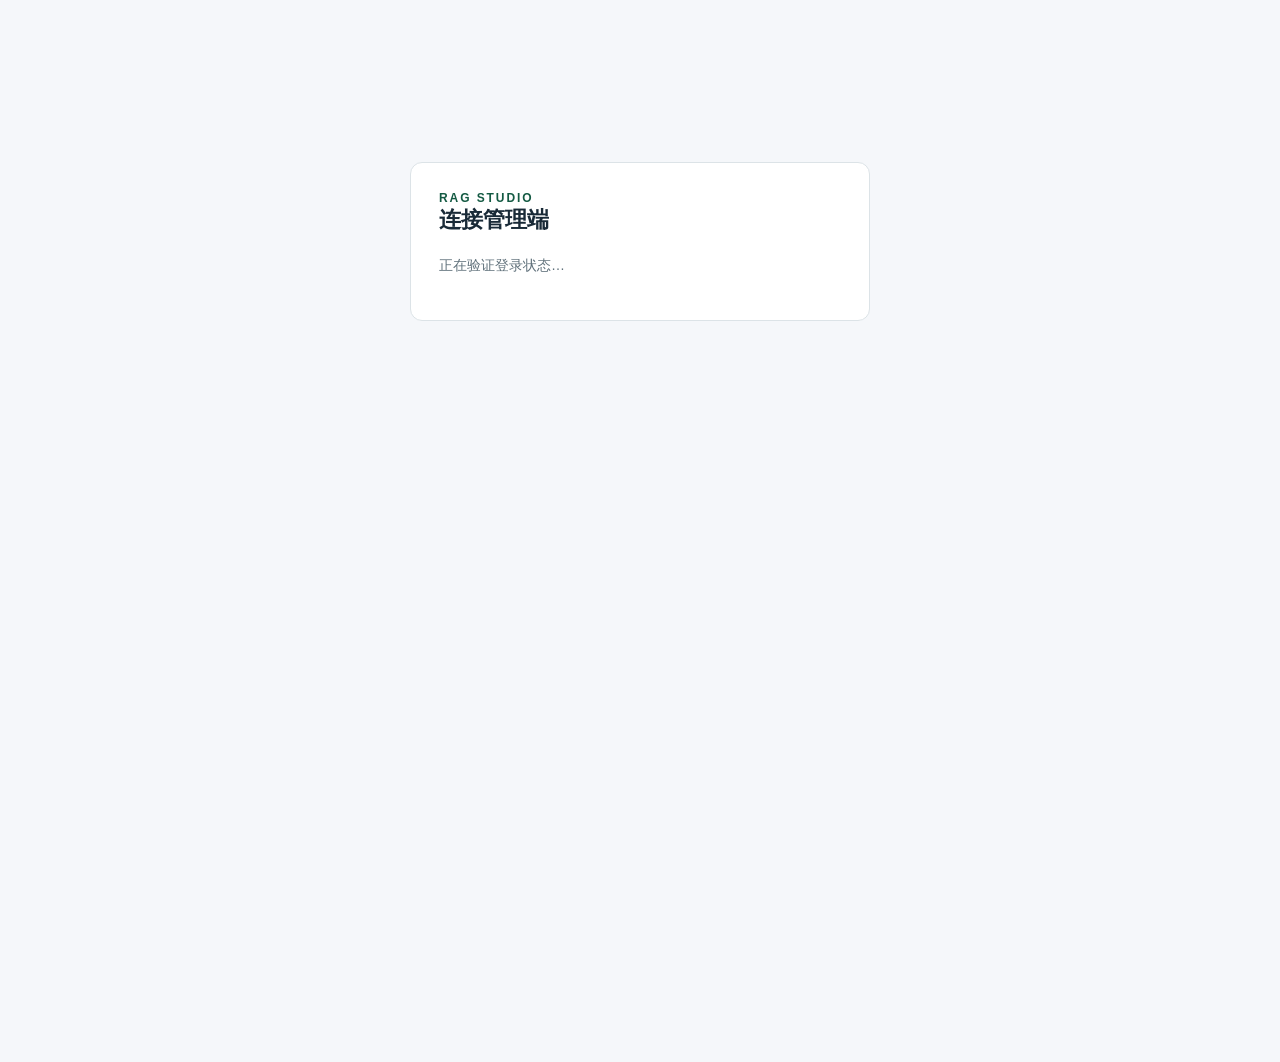
==== commit c69c76b9: "优化文件导入速度" ====
--- a/src/main/resources/static/index.html
+++ b/src/main/resources/static/index.html
@@ -55,7 +55,7 @@
           <div class="pane-header-actions">
             <span id="folderCount" class="count-badge" title="目录总数">0</span>
             <button id="folderPaneToggle" class="pane-toggle" type="button"
-                    aria-label="收起目录栏" title="收起目录栏">
+                    aria-label="收起目录栏" title="收起目录栏" aria-controls="folderPaneBody" aria-expanded="true">
               <span aria-hidden="true">‹</span>
             </button>
           </div>
@@ -76,15 +76,24 @@
             <span id="folderTreeMeta">目录树</span>
             <div class="tree-toolbar-actions">
               <button id="locateFolderBtn" type="button">定位当前</button>
-              <button id="collapseFoldersBtn" type="button">全部收起</button>
             </div>
           </div>
-          <div id="folderTree" class="folder-tree" role="tree" aria-label="知识库目录树"></div>
+          <div class="tree-expand-actions" aria-label="目录展开操作">
+            <button id="expandFoldersBtn" type="button">全部展开</button>
+            <button id="expandBranchBtn" type="button" disabled>展开当前分支</button>
+            <button id="collapseFoldersBtn" type="button">全部收起</button>
+          </div>
+          <div id="folderTree" class="folder-tree" role="tree" aria-label="知识库目录树" aria-describedby="folderTreeHint"></div>
+          <p id="folderTreeHint" class="folder-tree-hint">可横向滚动查看深层目录 · 方向键展开 / 收起</p>
         </div>
 
         <div class="pane-collapsed-label" aria-hidden="true">
           <span>LIBRARY</span>
         </div>
+        <div id="folderPaneResize" class="folder-pane-resize" role="separator" tabindex="0"
+             aria-orientation="vertical" aria-label="调整目录栏宽度" aria-controls="folderPane"
+             aria-valuemin="240" aria-valuemax="640" aria-valuenow="320"
+             title="拖动调整目录栏宽度，双击恢复默认；也可使用左右方向键"></div>
       </aside>
 
       <div class="file-pane">
@@ -238,8 +247,10 @@
         <textarea id="retrievalQuery" rows="3" maxlength="2000" required placeholder="输入业务问题、技术概念或需要查找的代码逻辑…"></textarea>
         <div class="query-options">
           <label>目录范围<select id="retrievalFolder" class="scope-select"><option value="">全部目录</option></select></label>
+          <button id="retrievalUseFolder" type="button" class="btn ghost small">使用当前目录</button>
           <label>分类<select id="retrievalType"><option value="ALL">全部分类</option><option value="BUSINESS">业务</option><option value="CODE">代码</option></select></label>
           <label>召回模式<select id="retrievalMode"><option value="hybrid">混合检索</option><option value="vector">纯向量</option><option value="keyword">关键词</option></select></label>
+          <label>重排<select id="retrievalRerank"><option value="auto">跟随管理端配置</option><option value="off">本次关闭（对比基线）</option></select></label>
           <label>Top K<input id="retrievalTopK" type="number" min="1" max="20" value="5" required></label>
           <label>最低向量相似度<input id="retrievalThreshold" type="number" min="0" max="1" step="0.05" value="0" required></label>
           <button id="retrieveBtn" class="btn primary" type="submit">开始检索</button>
@@ -261,7 +272,7 @@
     </section>
 
     <section id="evaluationPanel" class="card tool-panel hidden" aria-labelledby="evaluationTitle">
-      <div class="tool-heading"><div><div class="section-kicker">RETRIEVAL QUALITY</div><h2 id="evaluationTitle">用真实问题验证检索</h2><p>人工标注参考文件，比较纯向量与混合检索。指标衡量检索结果，不代表生成答案的正确率。</p></div><button id="exportEvaluation" type="button" class="btn ghost">导出评测记录</button></div>
+      <div class="tool-heading"><div><div class="section-kicker">RETRIEVAL QUALITY</div><h2 id="evaluationTitle">用真实问题验证检索</h2><p>人工标注参考文件，比较纯向量、混合检索与混合加重排。先在“服务与模型”启用重排；指标衡量检索结果，不代表答案正确率。</p></div><button id="exportEvaluation" type="button" class="btn ghost">导出评测记录</button></div>
       <form id="evaluationForm" class="evaluation-form">
         <label>评测问题<input id="evalQuestion" required maxlength="2000" placeholder="例如：订单超时后如何处理退款？"></label>
         <div class="query-options"><label>目录范围<select id="evalFolder" class="scope-select"><option value="">全部目录</option></select></label><label>分类<select id="evalType"><option value="ALL">全部分类</option><option value="BUSINESS">业务</option><option value="CODE">代码</option></select></label><label class="grow">参考文件 ID<input id="evalExpected" placeholder="例如 12, 18，可在文件详情查看"></label><label class="check-label"><input id="evalEmpty" type="checkbox">应无结果</label><button type="submit" class="btn primary">添加问题</button></div>
@@ -303,6 +314,30 @@
         </div>
         <p class="panel-note">覆盖所有目录、业务资料和代码的已发布切片。后台重新生成向量，全部完成后统一切换；期间继续使用当前模型与索引。原始文件、切片规则与代码定位保持不变，未成功解析的文件可到任务中心重试。进度会保存，关闭页面不影响处理。</p>
       </section>
+      <section class="model-manager" aria-labelledby="rerankTitle">
+        <div class="model-heading"><div><h3 id="rerankTitle">Rerank 重排模型</h3><p>对召回候选再次排序，优先返回更贴近问题的片段。</p></div><span class="model-badge">无需重建向量</span></div>
+        <div class="model-current"><span>当前状态</span><strong id="rerankCurrent">登录后读取</strong><button id="rerankReload" type="button" class="btn ghost small">重新加载配置</button></div>
+        <form id="rerankForm"><fieldset id="rerankFields" disabled><legend class="sr-only">重排配置</legend>
+          <label class="rerank-toggle"><input id="rerankEnabled" type="checkbox">启用重排</label>
+          <div class="model-form-grid">
+            <label>服务根地址<input id="rerankUrl" type="url" required maxlength="500" placeholder="http://localhost:7998"></label>
+            <label>模型名<input id="rerankModel" list="rerankModelList" required maxlength="200" placeholder="Qwen/Qwen3-Reranker-4B"><datalist id="rerankModelList"></datalist></label>
+            <button id="rerankCatalog" type="button" class="btn ghost">读取已部署模型</button>
+          </div>
+          <div class="model-form-grid">
+            <label>重排候选数<input id="rerankCandidates" type="number" min="5" max="64" required></label>
+            <label>超时（毫秒）<input id="rerankTimeout" type="number" min="100" max="60000" required></label>
+            <label>单文件优先片段数<input id="rerankPerFile" type="number" min="0" max="10" required></label>
+          </div>
+          <details class="model-advanced"><summary>高级设置：输入长度与排序指令</summary>
+            <label>每篇候选最大字符数<input id="rerankChars" type="number" min="256" max="12000" required></label>
+            <label>排序指令<textarea id="rerankInstruction" rows="2" maxlength="1000"></textarea></label>
+          </details>
+          <div class="model-actions"><button type="submit" class="btn ghost">验证重排能力</button><button id="rerankSave" type="button" class="btn primary" disabled>保存设置</button></div>
+        </fieldset></form>
+        <div id="rerankMessage" class="model-message" role="status" aria-live="polite"></div>
+        <p class="panel-note">先部署重排服务，再填地址和模型名；支持 /rerank 接口，模型列表来自 /v1/models。RTX 5080 可先尝试 Qwen3-Reranker-4B，保留 BGE-M3。单文件优先片段数设为 0 表示不限，其他值在候选不足时允许补位；关闭重排时此设置仍生效。超时或服务繁忙会回退原排序，调试页可查看原因。</p>
+      </section>
       <div id="systemStatus" class="status-line" role="status"></div><div id="systemMetrics" class="metric-strip"></div>
       <div class="system-grid"><article><h3>索引配置</h3><dl id="systemConfig"></dl></article><article><h3>MCP 客户端连接</h3><p>使用支持 Streamable HTTP 的客户端连接此地址。</p><pre id="mcpUrl"></pre><button id="copyMcp" type="button" class="btn ghost small">复制地址</button><p class="panel-note">当前分支使用匿名 MCP 接口；知识库管理使用登录会话。</p></article></div>
     </section>
--- a/src/main/resources/static/workspace.css
+++ b/src/main/resources/static/workspace.css
@@ -34,8 +34,39 @@
 .workspace-tabs button[aria-current] { border-bottom-color: var(--accent); color: var(--accent); }
 .workspace-tabs .count-badge { margin-left: 4px; min-width: 20px; height: 20px; font-size: 11px; }
 .card { background: var(--surface); border: 1px solid var(--line); border-radius: 12px; box-shadow: 0 2px 4px #192a3704; animation: none; }
-.workspace-card { grid-template-columns: 270px minmax(0, 1fr); min-height: 640px; }
-.folder-pane { background: #fafbfc; }
+.workspace-card { grid-template-columns: var(--folder-pane-width, 320px) minmax(0, 1fr); min-height: 640px; transition: none; }
+.folder-pane { background: #fafbfc; padding: 24px 14px 18px; }
+/* 深层目录保留真实缩进，内容宽度独立于侧栏，避免名称被逐层挤没。 */
+.folder-tree { display: block; flex: none; height: clamp(260px, calc(100dvh - 390px), 720px); min-width: 0; max-width: 100%; overflow: auto; overscroll-behavior: contain; scrollbar-gutter: stable; padding: 3px 4px 8px; }
+.folder-tree-items { display: grid; gap: 2px; width: max-content; min-width: 100%; }
+.folder-row { position: relative; grid-template-columns: 28px minmax(0, 1fr); gap: 0; padding-left: calc(var(--visual-depth, 0) * 18px); }
+.folder-row::before { content: ''; position: absolute; inset: 0 auto 0 0; width: calc(var(--visual-depth, 0) * 18px); background: repeating-linear-gradient(to right, transparent 0 13px, var(--line) 13px 14px, transparent 14px 18px); pointer-events: none; }
+.folder-tree .folder-node { grid-template-columns: 18px minmax(120px, 1fr) auto; gap: 8px; min-height: 36px; border-radius: 6px; box-shadow: none; }
+.folder-tree .folder-node:hover { transform: none; background: #e9f0ed; }
+.folder-tree .folder-node.selected { color: #fff; background: var(--accent); }
+.folder-tree .folder-node:focus-visible, .folder-toggle:focus-visible { outline-offset: -2px; }
+.folder-tree .folder-label { overflow: visible; text-overflow: clip; font-size: 13px; }
+.folder-tree .folder-file-count { min-width: 24px; min-height: 22px; padding: 2px 6px; font-size: 11px; font-variant-numeric: tabular-nums; }
+.folder-toggle { width: 28px; height: 36px; color: var(--muted); border-radius: 6px; }
+.folder-toggle:hover:not(:disabled) { color: var(--accent); background: #e9f0ed; }
+.folder-toggle.leaf::before { content: ''; }
+.folder-tree.searching .folder-tree-items { width: 100%; }
+.folder-tree.searching .folder-row { grid-template-columns: minmax(0, 1fr); }
+.folder-tree.searching .folder-toggle { display: none; }
+.folder-tree.searching .folder-node { grid-template-columns: 18px minmax(0, 1fr) auto; }
+.folder-tree.searching .folder-label, .folder-tree.searching .folder-path-hint { white-space: normal; overflow-wrap: anywhere; }
+.folder-tree.searching .folder-path-hint { margin-top: 4px; line-height: 1.5; }
+.tree-toolbar { padding: 12px 2px 4px; min-height: 32px; }
+.tree-expand-actions { display: flex; flex-wrap: wrap; gap: 4px; padding: 4px 0 10px; }
+.tree-expand-actions button { border: 1px solid var(--line); border-radius: 5px; padding: 5px 7px; color: var(--accent); background: var(--surface); font: inherit; font-size: 11px; cursor: pointer; }
+.tree-expand-actions button:hover:not(:disabled) { border-color: #b9c9c1; background: #e9f0ed; }
+.folder-tree-hint { margin: 10px 2px 0; color: var(--muted); font-size: 11px; line-height: 1.6; }
+.folder-pane-resize { position: absolute; z-index: 2; top: 0; right: -4px; bottom: 0; width: 9px; cursor: col-resize; touch-action: none; }
+.folder-pane-resize::after { content: ''; position: absolute; top: 0; bottom: 0; left: 3px; width: 3px; background: transparent; transition: background .15s; }
+.folder-pane-resize:hover::after, .folder-pane-resize:focus-visible::after, .resizing-folders .folder-pane-resize::after { background: var(--accent); }
+.folder-pane-resize:focus-visible { outline-offset: -3px; }
+.resizing-folders { user-select: none; cursor: col-resize; }
+.folder-pane.collapsed .folder-pane-resize { display: none; }
 .file-pane { min-width: 0; padding: 22px 24px; }
 .file-header { gap: 16px; margin-bottom: 16px; }
 .file-title-line h2, .pane-title h2 { font-family: inherit; font-size: 20px; }
@@ -134,7 +165,7 @@
 .job-progress small { color: var(--muted); font-size: 10px; }
 .evaluation-form { background: #f8fafb; padding: 18px; border-radius: 8px; }
 .evaluation-form > label > input { display: block; width: 100%; margin-top: 8px; }
-.evaluation-row { display: grid; grid-template-columns: minmax(200px, 1fr) 240px 240px 60px; gap: 20px; align-items: start; padding: 20px 8px; border-bottom: 1px solid var(--line); font-size: 13px; }
+.evaluation-row { display: grid; grid-template-columns: minmax(180px, 1fr) repeat(3, minmax(150px, 210px)) 50px; gap: 16px; align-items: start; padding: 20px 8px; border-bottom: 1px solid var(--line); font-size: 13px; }
 .eval-result, .eval-summary { display: grid; gap: 7px; }
 .eval-result small { color: var(--muted); font-size: 10px; }
 .eval-summary { border: 1px solid var(--line); border-radius: 8px; padding: 18px; font-size: 12px; }
@@ -212,6 +243,9 @@
 .model-current strong { font-size: 16px; overflow-wrap: anywhere; }
 .model-current > span:last-child { color: #4b6459; }
 .model-manager fieldset { min-width: 0; padding: 0; margin: 16px 0 0; border: 0; }
+.model-manager .rerank-toggle { flex-direction: row; align-items: center; margin-bottom: 16px; }
+.model-manager .rerank-toggle input { width: auto; accent-color: var(--accent); }
+#rerankFields .model-form-grid + .model-form-grid { margin-top: 16px; }
 .model-form-grid { display: flex; flex-wrap: wrap; align-items: end; gap: 12px; }
 .model-form-grid label { flex: 1 1 180px; }
 .model-form-grid label:first-child { flex: 2 1 280px; }
@@ -244,14 +278,13 @@
 @media (max-width: 1280px) {
   .hero { padding: 22px 20px 14px; }
   .main { padding: 0 20px 25px; }
-  .workspace-card { grid-template-columns: 240px minmax(0, 1fr); }
   .file-pane { padding: 18px; }
   .file-header { flex-direction: column; align-items: stretch; }
   .file-header-actions { align-items: start; }
-  .evaluation-row { grid-template-columns: minmax(160px, 1fr) 190px 190px 55px; gap: 12px; }
+  .evaluation-row { grid-template-columns: repeat(3, minmax(0, 1fr)); gap: 12px; }
+  .evaluation-row > div:first-child { grid-column: 1/-1; }
 }
 @media (max-width: 900px) {
-  .workspace-card { grid-template-columns: 210px minmax(0, 1fr); }
   .evidence-layout, .system-grid { grid-template-columns: 1fr; }
   .evidence-pane { position: static; }
   .ingest-options { grid-template-columns: 1fr; }
@@ -263,6 +296,8 @@
 }
 @media (max-width: 780px) {
   .workspace-card { display: block; }
+  .folder-pane-resize { display: none; }
+  .folder-tree { height: 300px; }
   table { min-width: 0; }
   .file-name-cell { max-width: none; }
   .row-actions { display: flex; }
